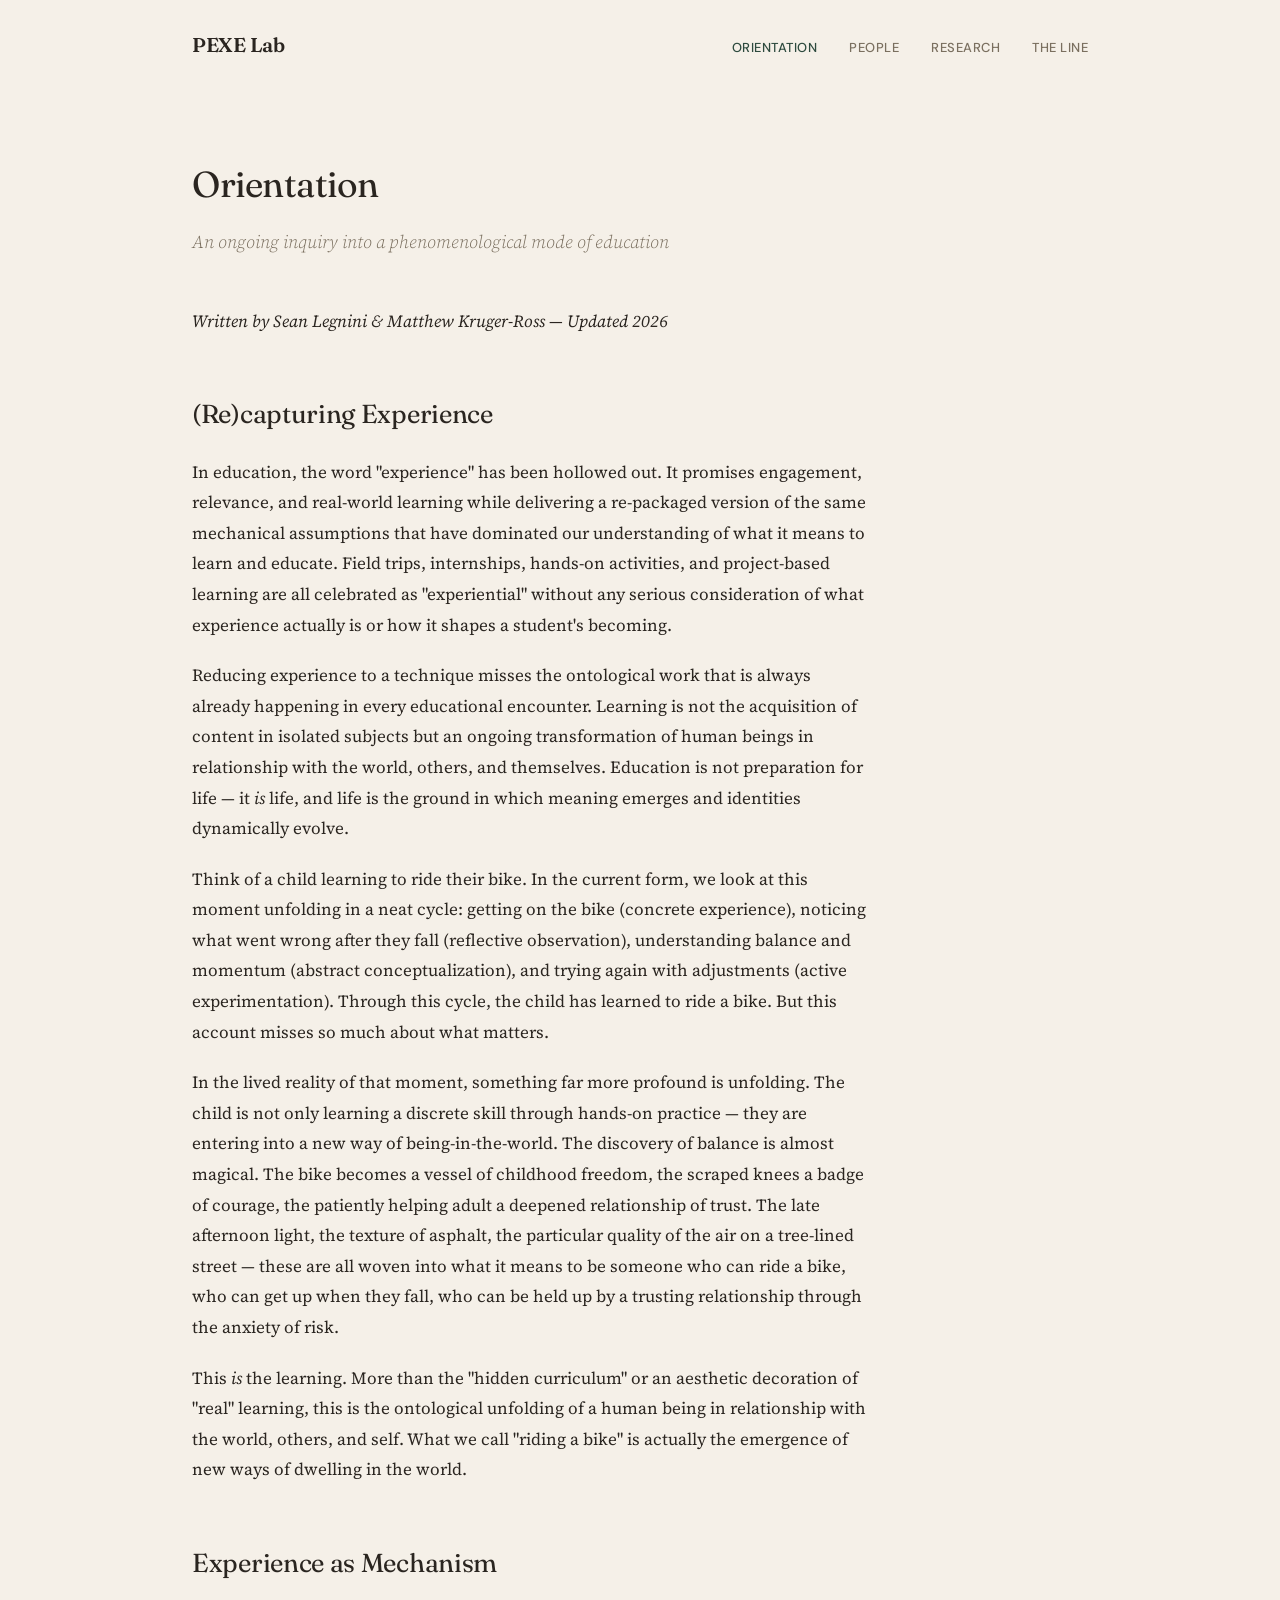
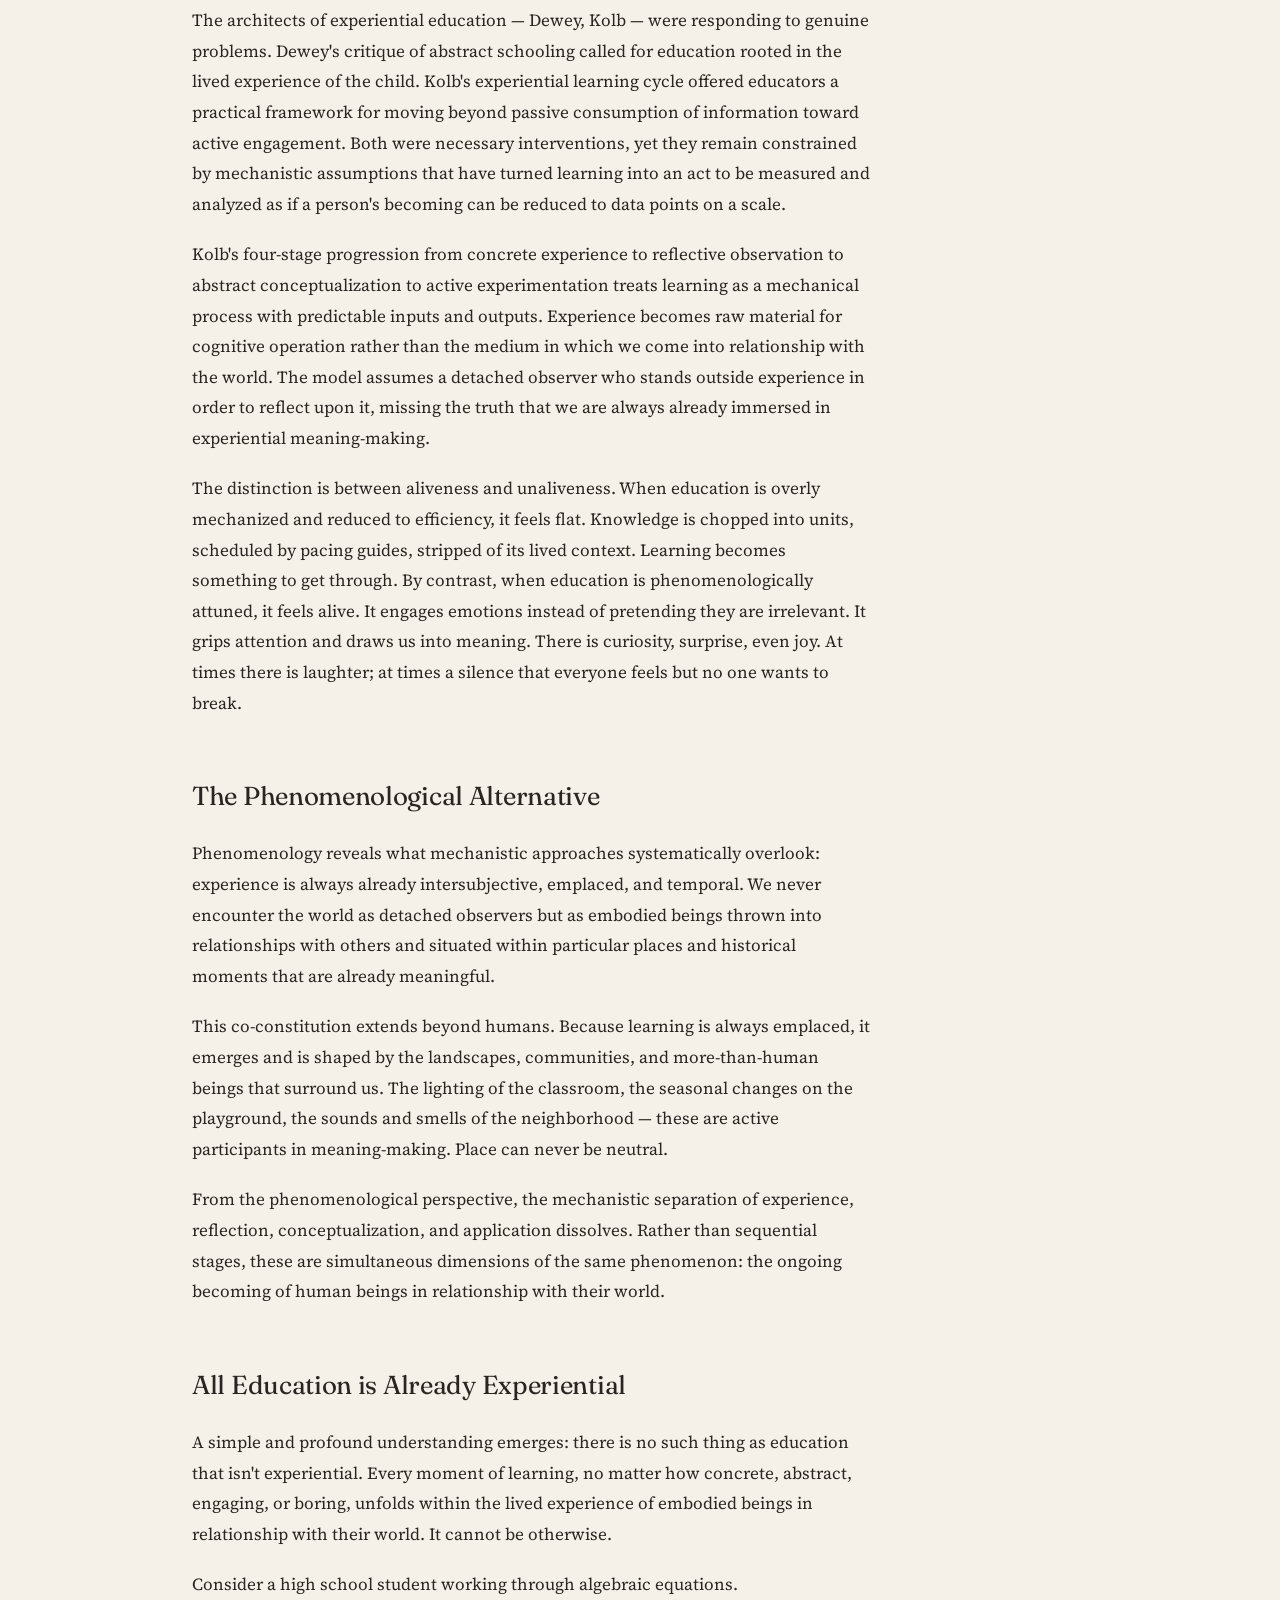
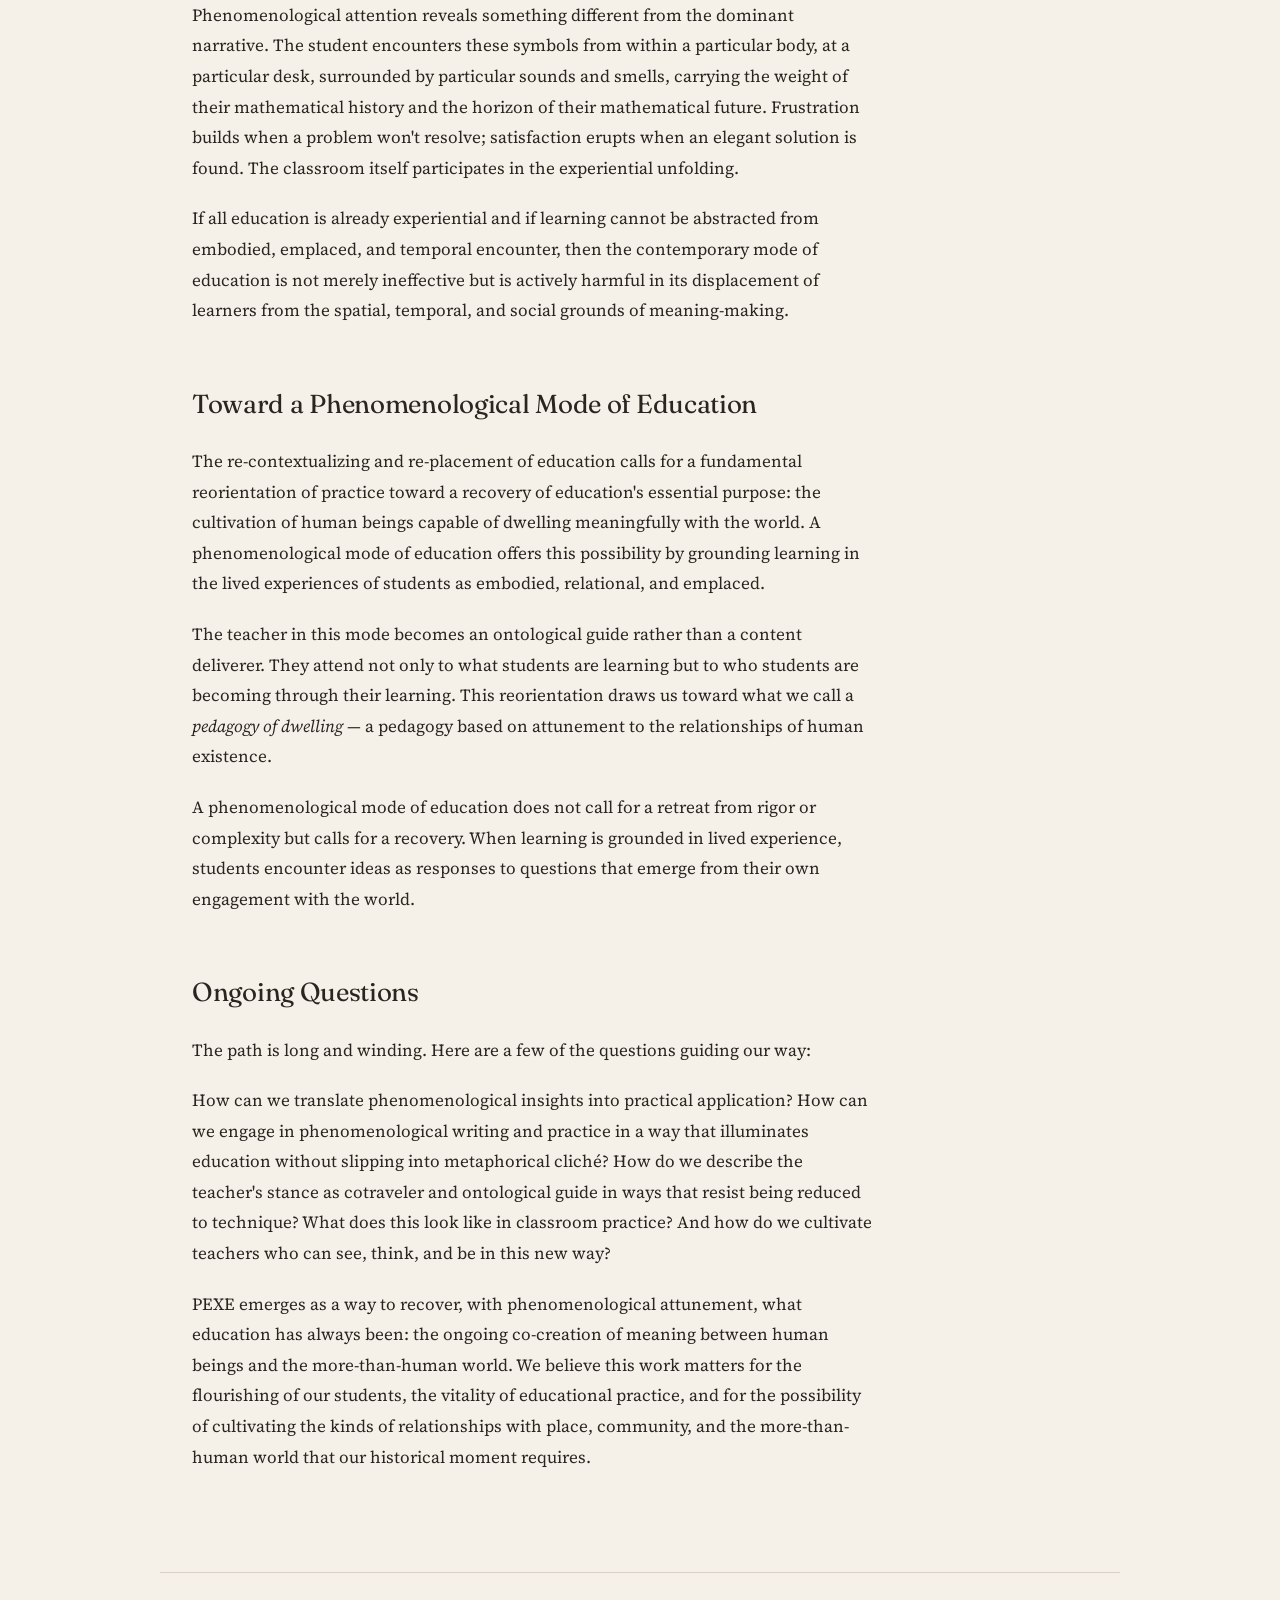
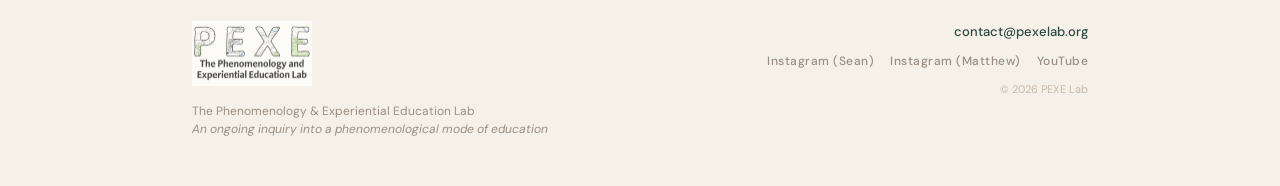
==== orientation.html @ 8263824a "Initial commit — PEXE Lab website Static site with Substack + Apple Podcasts feed aggregation, full-" ====
<!DOCTYPE html>
<html lang="en">
<head>
  <meta charset="UTF-8">
  <meta name="viewport" content="width=device-width, initial-scale=1.0">
  <title>Orientation — PEXE Lab</title>
  <meta name="description" content="An ongoing inquiry into a phenomenological mode of education. The PEXE Lab Orientation Statement.">
  <link rel="stylesheet" href="css/style.css">
</head>
<body>

  <nav class="site-nav">
    <a href="index.html" class="site-nav__title">PEXE Lab</a>
    <input type="checkbox" id="nav-toggle" class="nav-toggle">
    <label for="nav-toggle" class="nav-toggle-label">Menu</label>
    <ul class="site-nav__links">
      <li><a href="orientation.html" class="active">Orientation</a></li>
      <li><a href="people.html">People</a></li>
      <li><a href="research.html">Research</a></li>
      <li><a href="the-line.html">The Line</a></li>
    </ul>
  </nav>

  <div class="page-content">
    <h1 class="page-content__title">Orientation</h1>
    <p class="page-content__subtitle">An ongoing inquiry into a phenomenological mode of education</p>

    <div class="page-content__body">
      <p><em>Written by Sean Legnini &amp; Matthew Kruger-Ross — Updated 2026</em></p>

      <h2>(Re)capturing Experience</h2>

      <p>In education, the word "experience" has been hollowed out. It promises engagement, relevance, and real-world learning while delivering a re-packaged version of the same mechanical assumptions that have dominated our understanding of what it means to learn and educate. Field trips, internships, hands-on activities, and project-based learning are all celebrated as "experiential" without any serious consideration of what experience actually is or how it shapes a student's becoming.</p>

      <p>Reducing experience to a technique misses the ontological work that is always already happening in every educational encounter. Learning is not the acquisition of content in isolated subjects but an ongoing transformation of human beings in relationship with the world, others, and themselves. Education is not preparation for life — it <em>is</em> life, and life is the ground in which meaning emerges and identities dynamically evolve.</p>

      <p>Think of a child learning to ride their bike. In the current form, we look at this moment unfolding in a neat cycle: getting on the bike (concrete experience), noticing what went wrong after they fall (reflective observation), understanding balance and momentum (abstract conceptualization), and trying again with adjustments (active experimentation). Through this cycle, the child has learned to ride a bike. But this account misses so much about what matters.</p>

      <p>In the lived reality of that moment, something far more profound is unfolding. The child is not only learning a discrete skill through hands-on practice — they are entering into a new way of being-in-the-world. The discovery of balance is almost magical. The bike becomes a vessel of childhood freedom, the scraped knees a badge of courage, the patiently helping adult a deepened relationship of trust. The late afternoon light, the texture of asphalt, the particular quality of the air on a tree-lined street — these are all woven into what it means to be someone who can ride a bike, who can get up when they fall, who can be held up by a trusting relationship through the anxiety of risk.</p>

      <p>This <em>is</em> the learning. More than the "hidden curriculum" or an aesthetic decoration of "real" learning, this is the ontological unfolding of a human being in relationship with the world, others, and self. What we call "riding a bike" is actually the emergence of new ways of dwelling in the world.</p>

      <h2>Experience as Mechanism</h2>

      <p>The architects of experiential education — Dewey, Kolb — were responding to genuine problems. Dewey's critique of abstract schooling called for education rooted in the lived experience of the child. Kolb's experiential learning cycle offered educators a practical framework for moving beyond passive consumption of information toward active engagement. Both were necessary interventions, yet they remain constrained by mechanistic assumptions that have turned learning into an act to be measured and analyzed as if a person's becoming can be reduced to data points on a scale.</p>

      <p>Kolb's four-stage progression from concrete experience to reflective observation to abstract conceptualization to active experimentation treats learning as a mechanical process with predictable inputs and outputs. Experience becomes raw material for cognitive operation rather than the medium in which we come into relationship with the world. The model assumes a detached observer who stands outside experience in order to reflect upon it, missing the truth that we are always already immersed in experiential meaning-making.</p>

      <p>The distinction is between aliveness and unaliveness. When education is overly mechanized and reduced to efficiency, it feels flat. Knowledge is chopped into units, scheduled by pacing guides, stripped of its lived context. Learning becomes something to get through. By contrast, when education is phenomenologically attuned, it feels alive. It engages emotions instead of pretending they are irrelevant. It grips attention and draws us into meaning. There is curiosity, surprise, even joy. At times there is laughter; at times a silence that everyone feels but no one wants to break.</p>

      <h2>The Phenomenological Alternative</h2>

      <p>Phenomenology reveals what mechanistic approaches systematically overlook: experience is always already intersubjective, emplaced, and temporal. We never encounter the world as detached observers but as embodied beings thrown into relationships with others and situated within particular places and historical moments that are already meaningful.</p>

      <p>This co-constitution extends beyond humans. Because learning is always emplaced, it emerges and is shaped by the landscapes, communities, and more-than-human beings that surround us. The lighting of the classroom, the seasonal changes on the playground, the sounds and smells of the neighborhood — these are active participants in meaning-making. Place can never be neutral.</p>

      <p>From the phenomenological perspective, the mechanistic separation of experience, reflection, conceptualization, and application dissolves. Rather than sequential stages, these are simultaneous dimensions of the same phenomenon: the ongoing becoming of human beings in relationship with their world.</p>

      <h2>All Education is Already Experiential</h2>

      <p>A simple and profound understanding emerges: there is no such thing as education that isn't experiential. Every moment of learning, no matter how concrete, abstract, engaging, or boring, unfolds within the lived experience of embodied beings in relationship with their world. It cannot be otherwise.</p>

      <p>Consider a high school student working through algebraic equations. Phenomenological attention reveals something different from the dominant narrative. The student encounters these symbols from within a particular body, at a particular desk, surrounded by particular sounds and smells, carrying the weight of their mathematical history and the horizon of their mathematical future. Frustration builds when a problem won't resolve; satisfaction erupts when an elegant solution is found. The classroom itself participates in the experiential unfolding.</p>

      <p>If all education is already experiential and if learning cannot be abstracted from embodied, emplaced, and temporal encounter, then the contemporary mode of education is not merely ineffective but is actively harmful in its displacement of learners from the spatial, temporal, and social grounds of meaning-making.</p>

      <h2>Toward a Phenomenological Mode of Education</h2>

      <p>The re-contextualizing and re-placement of education calls for a fundamental reorientation of practice toward a recovery of education's essential purpose: the cultivation of human beings capable of dwelling meaningfully with the world. A phenomenological mode of education offers this possibility by grounding learning in the lived experiences of students as embodied, relational, and emplaced.</p>

      <p>The teacher in this mode becomes an ontological guide rather than a content deliverer. They attend not only to what students are learning but to who students are becoming through their learning. This reorientation draws us toward what we call a <em>pedagogy of dwelling</em> — a pedagogy based on attunement to the relationships of human existence.</p>

      <p>A phenomenological mode of education does not call for a retreat from rigor or complexity but calls for a recovery. When learning is grounded in lived experience, students encounter ideas as responses to questions that emerge from their own engagement with the world.</p>

      <h2>Ongoing Questions</h2>

      <p>The path is long and winding. Here are a few of the questions guiding our way:</p>

      <p>How can we translate phenomenological insights into practical application? How can we engage in phenomenological writing and practice in a way that illuminates education without slipping into metaphorical cliché? How do we describe the teacher's stance as cotraveler and ontological guide in ways that resist being reduced to technique? What does this look like in classroom practice? And how do we cultivate teachers who can see, think, and be in this new way?</p>

      <p>PEXE emerges as a way to recover, with phenomenological attunement, what education has always been: the ongoing co-creation of meaning between human beings and the more-than-human world. We believe this work matters for the flourishing of our students, the vitality of educational practice, and for the possibility of cultivating the kinds of relationships with place, community, and the more-than-human world that our historical moment requires.</p>
    </div>
  </div>

  <footer class="site-footer">
    <div class="site-footer__left">
      <img src="img/pexe-logo.png" alt="PEXE Lab" class="site-footer__logo">
      <p class="site-footer__brand-sub">
        The Phenomenology &amp; Experiential Education Lab<br>
        <em>An ongoing inquiry into a phenomenological mode of education</em>
      </p>
    </div>
    <div class="site-footer__right">
      <a href="mailto:contact@pexelab.org" class="site-footer__contact">contact@pexelab.org</a>
      <div class="site-footer__social">
        <a href="https://www.instagram.com/seanisdwelling/" target="_blank">Instagram (Sean)</a>
        <a href="https://www.instagram.com/mjkrugerross/" target="_blank">Instagram (Matthew)</a>
        <a href="https://www.youtube.com/@ThePEXELab" target="_blank">YouTube</a>
      </div>
      <p class="site-footer__copy">© 2026 PEXE Lab</p>
    </div>
  </footer>

</body>
</html>
---- css/style.css ----
/* ========================================
   PEXE Lab — Stylesheet
   Earthy, editorial, terrain-inspired
   ======================================== */

/* Fonts */
@import url('https://fonts.googleapis.com/css2?family=Fraunces:ital,opsz,wght@0,9..144,300;0,9..144,400;0,9..144,600;1,9..144,300;1,9..144,400&family=Source+Serif+4:ital,opsz,wght@0,8..60,300;0,8..60,400;0,8..60,600;1,8..60,300;1,8..60,400&family=DM+Sans:wght@400;500;600&display=swap');

/* Palette */
:root {
  --stone: #F5F0E8;
  --linen: #D8D0C4;
  --sand: #C4B9A8;
  --forest: #2D4A3E;
  --umber: #7A6F5F;
  --driftwood: #9A8F82;
  --charcoal: #2A2520;
  --cream: #E8E0D4;
  --max-width: 960px;
  --text-width: 680px;
}

/* Reset */
*, *::before, *::after { box-sizing: border-box; margin: 0; padding: 0; }

body {
  font-family: 'Source Serif 4', Georgia, serif;
  background: var(--stone);
  color: var(--charcoal);
  line-height: 1.7;
  font-size: 17px;
  -webkit-font-smoothing: antialiased;
}

a {
  color: var(--forest);
  text-decoration: none;
  transition: color 0.2s ease;
}
a:hover { color: var(--charcoal); }

img { max-width: 100%; display: block; }

/* ========================================
   Navigation
   ======================================== */
.site-nav {
  max-width: var(--max-width);
  margin: 0 auto;
  padding: 28px 32px;
  display: flex;
  justify-content: space-between;
  align-items: baseline;
}

.site-nav__title {
  font-family: 'Fraunces', serif;
  font-size: 20px;
  font-weight: 600;
  color: var(--charcoal);
  text-decoration: none;
  letter-spacing: -0.3px;
}
.site-nav__title:hover { color: var(--forest); }

.site-nav__links {
  display: flex;
  gap: 32px;
  list-style: none;
}

.site-nav__links a {
  font-family: 'DM Sans', sans-serif;
  font-size: 13px;
  font-weight: 500;
  letter-spacing: 0.5px;
  color: var(--umber);
  text-transform: uppercase;
  text-decoration: none;
  transition: color 0.2s ease;
}
.site-nav__links a:hover { color: var(--forest); }
.site-nav__links a.active { color: var(--forest); }

/* Mobile nav */
.nav-toggle { display: none; }
.nav-toggle-label {
  display: none;
  cursor: pointer;
  font-family: 'DM Sans', sans-serif;
  font-size: 13px;
  font-weight: 500;
  letter-spacing: 0.5px;
  text-transform: uppercase;
  color: var(--umber);
}

@media (max-width: 640px) {
  .site-nav { flex-wrap: wrap; }
  .nav-toggle-label { display: block; }
  .site-nav__links {
    display: none;
    flex-direction: column;
    width: 100%;
    gap: 16px;
    padding-top: 20px;
  }
  .nav-toggle:checked ~ .site-nav__links { display: flex; }
}

/* ========================================
   Section Label (LATEST FROM PEXE, PEOPLE, etc.)
   ======================================== */
.section-label {
  font-family: 'DM Sans', sans-serif;
  font-size: 12px;
  font-weight: 600;
  letter-spacing: 2px;
  text-transform: uppercase;
  color: var(--umber);
  margin-bottom: 40px;
}

/* ========================================
   Homepage — Hero (full-width background)
   ======================================== */
.hero {
  width: 100%;
  position: relative;
}

.hero::before {
  content: '';
  position: absolute;
  inset: 0;
  background: url('../img/hero.jpg') center 40% / cover no-repeat;
  filter: saturate(0.85) brightness(0.95);
  z-index: 0;
}

.hero__inner {
  position: relative;
  z-index: 1;
  max-width: var(--max-width);
  margin: 0 auto;
  padding: 64px 32px 80px;
}

/* ========================================
   Homepage — Stanza
   ======================================== */
.stanza {
  background: var(--stone);
  border-radius: 12px;
  padding: 48px 40px;
}

.stanza__label {
  font-family: 'DM Sans', sans-serif;
  font-size: 12px;
  font-weight: 500;
  letter-spacing: 2.5px;
  text-transform: uppercase;
  color: var(--umber);
  margin-bottom: 28px;
}

.stanza__text {
  font-family: 'Source Serif 4', Georgia, serif;
  font-size: 21px;
  line-height: 1.75;
  color: var(--charcoal);
  font-weight: 300;
  max-width: var(--text-width);
}

.stanza__text em {
  font-style: italic;
  font-weight: 400;
}

/* ========================================
   Divider
   ======================================== */
.divider {
  max-width: var(--max-width);
  margin: 0 auto;
  padding: 0 32px;
}
.divider::after {
  content: '';
  display: block;
  height: 1px;
  background: linear-gradient(to right, var(--sand), transparent);
}

/* ========================================
   Homepage — Feed
   ======================================== */
.feed {
  max-width: var(--max-width);
  margin: 0 auto;
  padding: 64px 32px 80px;
}

.feed-item {
  display: block;
  text-decoration: none;
  color: inherit;
  padding: 24px 0;
  border-bottom: 1px solid var(--linen);
  transition: transform 0.2s ease;
}
.feed-item:hover { transform: translateX(8px); }
.feed-item:first-of-type { border-top: 1px solid var(--linen); }

.feed-item__meta {
  display: flex;
  align-items: baseline;
  gap: 12px;
  margin-bottom: 6px;
  flex-wrap: wrap;
}

.feed-item__badge {
  display: inline-block;
  font-family: 'DM Sans', sans-serif;
  font-size: 10px;
  letter-spacing: 1.5px;
  font-weight: 500;
  padding: 3px 8px;
  border-radius: 2px;
  color: var(--cream);
}
.feed-item__badge--podcast { background: var(--forest); }
.feed-item__badge--essay { background: var(--umber); }
.feed-item__badge--roundup { background: var(--driftwood); }

.feed-item__source {
  font-family: 'DM Sans', sans-serif;
  font-size: 12px;
  color: var(--driftwood);
}

.feed-item__date {
  font-family: 'DM Sans', sans-serif;
  font-size: 12px;
  color: var(--driftwood);
  margin-left: auto;
}

.feed-item__title {
  font-family: 'Source Serif 4', Georgia, serif;
  font-size: 18px;
  font-weight: 400;
  color: var(--charcoal);
  line-height: 1.4;
  transition: color 0.2s ease;
}
.feed-item:hover .feed-item__title { color: var(--forest); }

.feed-loading {
  font-family: 'DM Sans', sans-serif;
  font-size: 13px;
  color: var(--driftwood);
  padding: 24px 0;
}

/* ========================================
   Homepage — People (compact)
   ======================================== */
.people-grid {
  max-width: var(--max-width);
  margin: 0 auto;
  padding: 64px 32px 80px;
  display: grid;
  grid-template-columns: 1fr 1fr;
  gap: 48px;
}

@media (max-width: 640px) {
  .people-grid { grid-template-columns: 1fr; }
}

.people-grid__header {
  grid-column: 1 / -1;
}

.person-card__name {
  font-family: 'Fraunces', serif;
  font-size: 22px;
  font-weight: 400;
  margin-bottom: 4px;
}

.person-card__role {
  font-family: 'DM Sans', sans-serif;
  font-size: 13px;
  color: var(--umber);
  margin-bottom: 16px;
  line-height: 1.4;
}

.person-card__bio {
  font-size: 16px;
  line-height: 1.65;
  color: #4a4440;
  font-weight: 300;
  margin-bottom: 16px;
}

.person-card__links {
  display: flex;
  gap: 16px;
  flex-wrap: wrap;
}

.person-card__link {
  font-family: 'DM Sans', sans-serif;
  font-size: 12px;
  color: var(--forest);
  font-weight: 500;
  letter-spacing: 0.5px;
  border-bottom: 1px solid var(--forest);
  padding-bottom: 1px;
}
.person-card__link:hover { color: var(--charcoal); border-color: var(--charcoal); }

/* ========================================
   Footer
   ======================================== */
.site-footer {
  max-width: var(--max-width);
  margin: 0 auto;
  padding: 48px 32px;
  border-top: 1px solid var(--linen);
  display: flex;
  justify-content: space-between;
  align-items: flex-start;
  flex-wrap: wrap;
  gap: 24px;
}

.site-footer__logo {
  width: 120px;
  margin-bottom: 16px;
  opacity: 0.7;
}

.site-footer__brand-name {
  font-family: 'Fraunces', serif;
  font-size: 16px;
  font-weight: 400;
  margin-bottom: 8px;
}

.site-footer__brand-sub {
  font-family: 'DM Sans', sans-serif;
  font-size: 12px;
  color: var(--driftwood);
  line-height: 1.5;
}

.site-footer__right {
  text-align: right;
  display: flex;
  flex-direction: column;
  align-items: flex-end;
  gap: 8px;
}

.site-footer__contact {
  font-family: 'DM Sans', sans-serif;
  font-size: 13px;
  color: var(--forest);
  font-weight: 500;
}

.site-footer__social {
  display: flex;
  gap: 16px;
}

.site-footer__social a {
  font-family: 'DM Sans', sans-serif;
  font-size: 12px;
  color: var(--driftwood);
  font-weight: 500;
  letter-spacing: 0.5px;
}
.site-footer__social a:hover { color: var(--forest); }

.site-footer__copy {
  font-family: 'DM Sans', sans-serif;
  font-size: 11px;
  color: var(--sand);
}

/* ========================================
   Page Content (Orientation, People full, Research, The Line)
   ======================================== */
.page-content {
  max-width: var(--max-width);
  margin: 0 auto;
  padding: 64px 32px 80px;
}

.page-content__title {
  font-family: 'Fraunces', serif;
  font-size: 36px;
  font-weight: 400;
  margin-bottom: 12px;
  letter-spacing: -0.5px;
}

.page-content__subtitle {
  font-family: 'Source Serif 4', Georgia, serif;
  font-size: 18px;
  font-weight: 300;
  font-style: italic;
  color: var(--umber);
  margin-bottom: 48px;
}

.page-content__body {
  max-width: var(--text-width);
}

.page-content__body h2 {
  font-family: 'Fraunces', serif;
  font-size: 26px;
  font-weight: 400;
  margin-top: 56px;
  margin-bottom: 20px;
  letter-spacing: -0.3px;
}

.page-content__body h3 {
  font-family: 'Fraunces', serif;
  font-size: 20px;
  font-weight: 400;
  margin-top: 40px;
  margin-bottom: 16px;
}

.page-content__body p {
  margin-bottom: 20px;
  line-height: 1.8;
}

.page-content__body em { font-style: italic; }
.page-content__body strong { font-weight: 600; }

/* ========================================
   People page — full bios
   ======================================== */
.person-full {
  display: grid;
  grid-template-columns: 200px 1fr;
  gap: 40px;
  margin-bottom: 64px;
  max-width: var(--text-width);
}

@media (max-width: 640px) {
  .person-full {
    grid-template-columns: 1fr;
    gap: 24px;
  }
}

.person-full__photo {
  width: 200px;
  height: 240px;
  object-fit: cover;
  border-radius: 4px;
  filter: grayscale(15%);
}

.person-full__name {
  font-family: 'Fraunces', serif;
  font-size: 28px;
  font-weight: 400;
  margin-bottom: 4px;
}

.person-full__role {
  font-family: 'DM Sans', sans-serif;
  font-size: 14px;
  color: var(--umber);
  margin-bottom: 20px;
}

.person-full__bio p {
  font-size: 16px;
  line-height: 1.75;
  margin-bottom: 16px;
  color: #4a4440;
}

.person-full__links {
  display: flex;
  gap: 16px;
  flex-wrap: wrap;
  margin-top: 20px;
}

/* ========================================
   Research page
   ======================================== */
.research-section { margin-bottom: 56px; }

.research-item {
  padding: 16px 0;
  border-bottom: 1px solid var(--linen);
}
.research-item:first-child { border-top: 1px solid var(--linen); }

.research-item__title {
  font-family: 'Source Serif 4', Georgia, serif;
  font-size: 17px;
  font-weight: 400;
  margin-bottom: 6px;
}

.research-item__description {
  font-size: 15px;
  color: var(--umber);
  line-height: 1.6;
}

.research-item__status {
  font-family: 'DM Sans', sans-serif;
  font-size: 11px;
  font-weight: 500;
  letter-spacing: 1px;
  text-transform: uppercase;
  color: var(--forest);
  margin-top: 6px;
  display: inline-block;
}

.publication-item {
  padding: 12px 0;
  font-size: 16px;
  line-height: 1.7;
  border-bottom: 1px solid var(--linen);
}
.publication-item:first-child { border-top: 1px solid var(--linen); }

.conference-item {
  padding: 12px 0;
  border-bottom: 1px solid var(--linen);
}
.conference-item:first-child { border-top: 1px solid var(--linen); }

.conference-item__event {
  font-family: 'DM Sans', sans-serif;
  font-size: 12px;
  font-weight: 600;
  color: var(--umber);
  letter-spacing: 0.5px;
  text-transform: uppercase;
}

.conference-item__title {
  font-size: 16px;
  line-height: 1.5;
  margin-top: 4px;
}

/* ========================================
   The Line page
   ======================================== */
.podcast-hero {
  max-width: var(--text-width);
}

.podcast-hero__description {
  font-size: 18px;
  line-height: 1.75;
  font-weight: 300;
  margin-bottom: 32px;
}

.podcast-links {
  display: flex;
  gap: 20px;
  flex-wrap: wrap;
  margin-bottom: 56px;
}

.podcast-link {
  font-family: 'DM Sans', sans-serif;
  font-size: 13px;
  font-weight: 500;
  letter-spacing: 0.5px;
  color: var(--stone);
  background: var(--forest);
  padding: 10px 20px;
  border-radius: 3px;
  transition: background 0.2s ease;
}
.podcast-link:hover { background: var(--charcoal); color: var(--stone); }

.episode-list { margin-top: 20px; }

.episode-item {
  padding: 20px 0;
  border-bottom: 1px solid var(--linen);
}
.episode-item:first-child { border-top: 1px solid var(--linen); }

.episode-item__number {
  font-family: 'DM Sans', sans-serif;
  font-size: 11px;
  font-weight: 600;
  color: var(--driftwood);
  letter-spacing: 1px;
  text-transform: uppercase;
  margin-bottom: 4px;
}

.episode-item__title {
  font-family: 'Source Serif 4', Georgia, serif;
  font-size: 18px;
  font-weight: 400;
  color: var(--charcoal);
  transition: color 0.2s ease;
}
.episode-item__title:hover { color: var(--forest); }

.episode-item__date {
  font-family: 'DM Sans', sans-serif;
  font-size: 12px;
  color: var(--driftwood);
  margin-top: 4px;
}
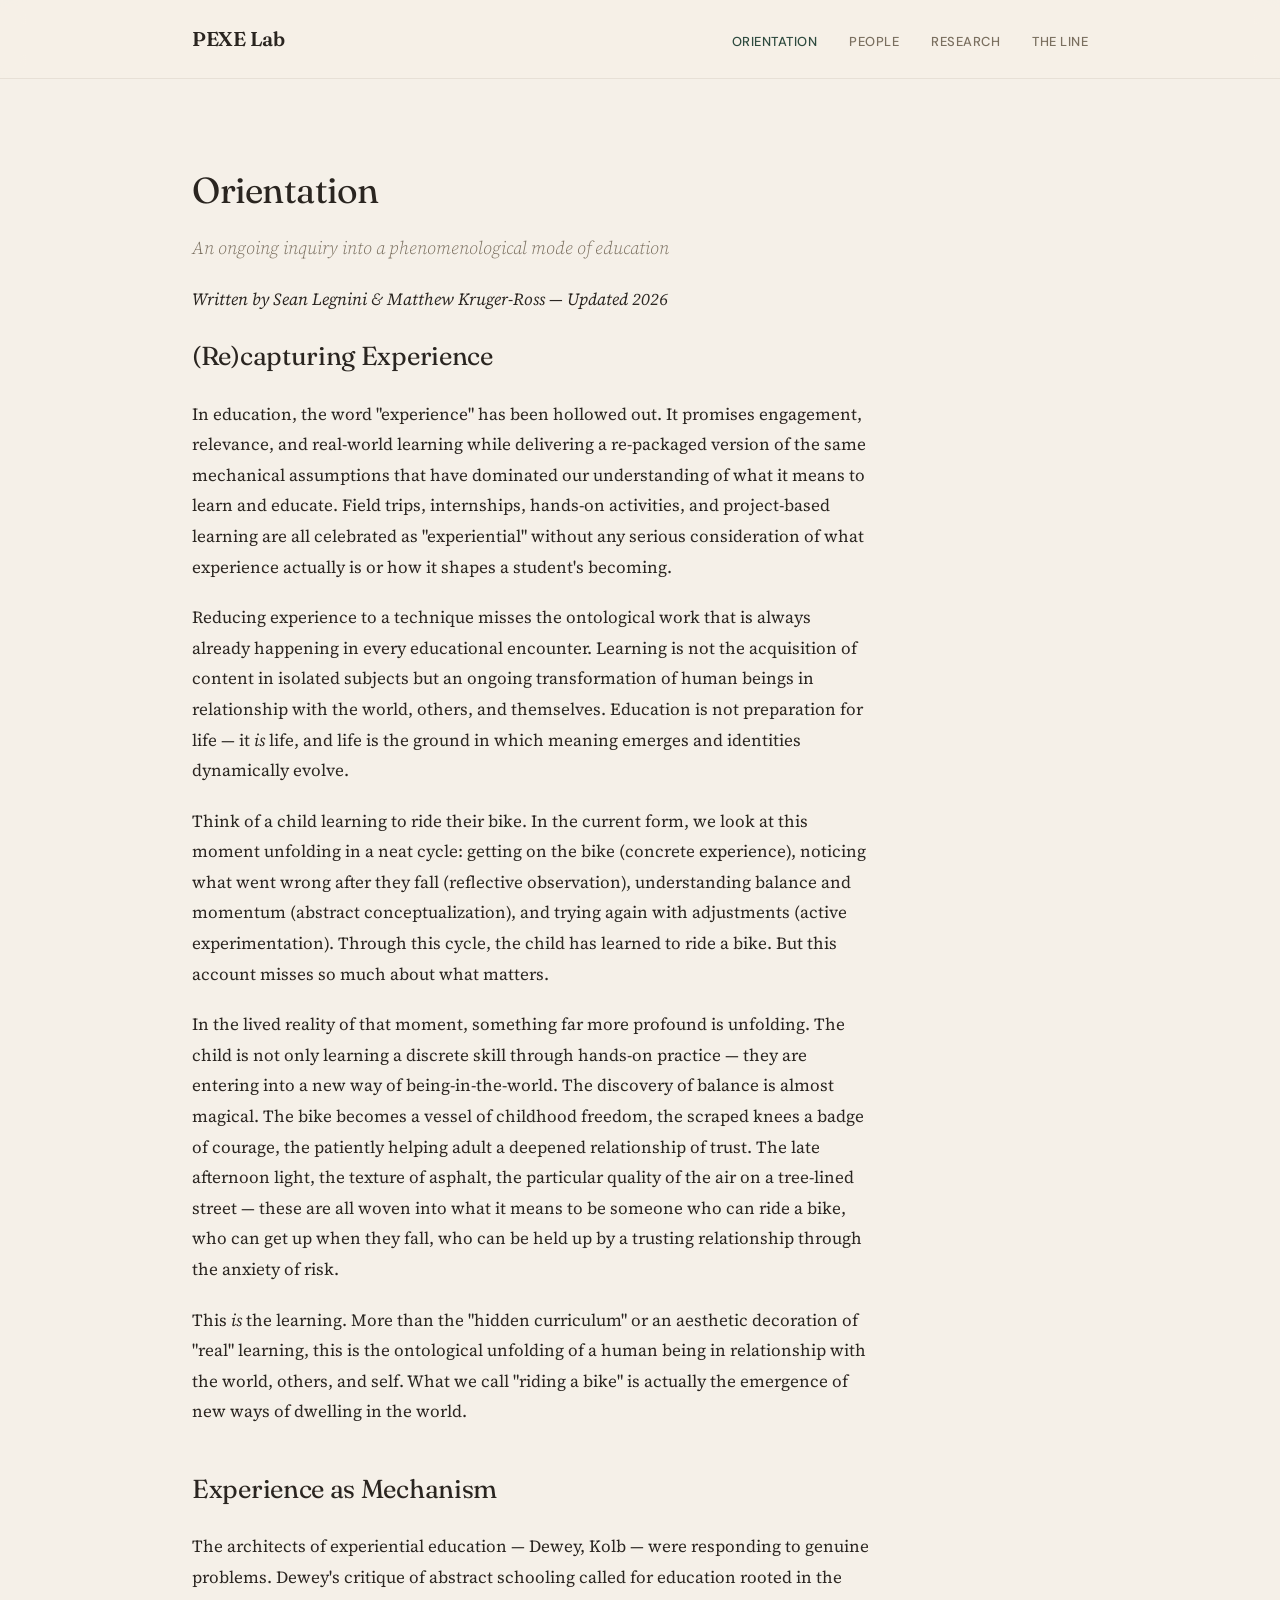
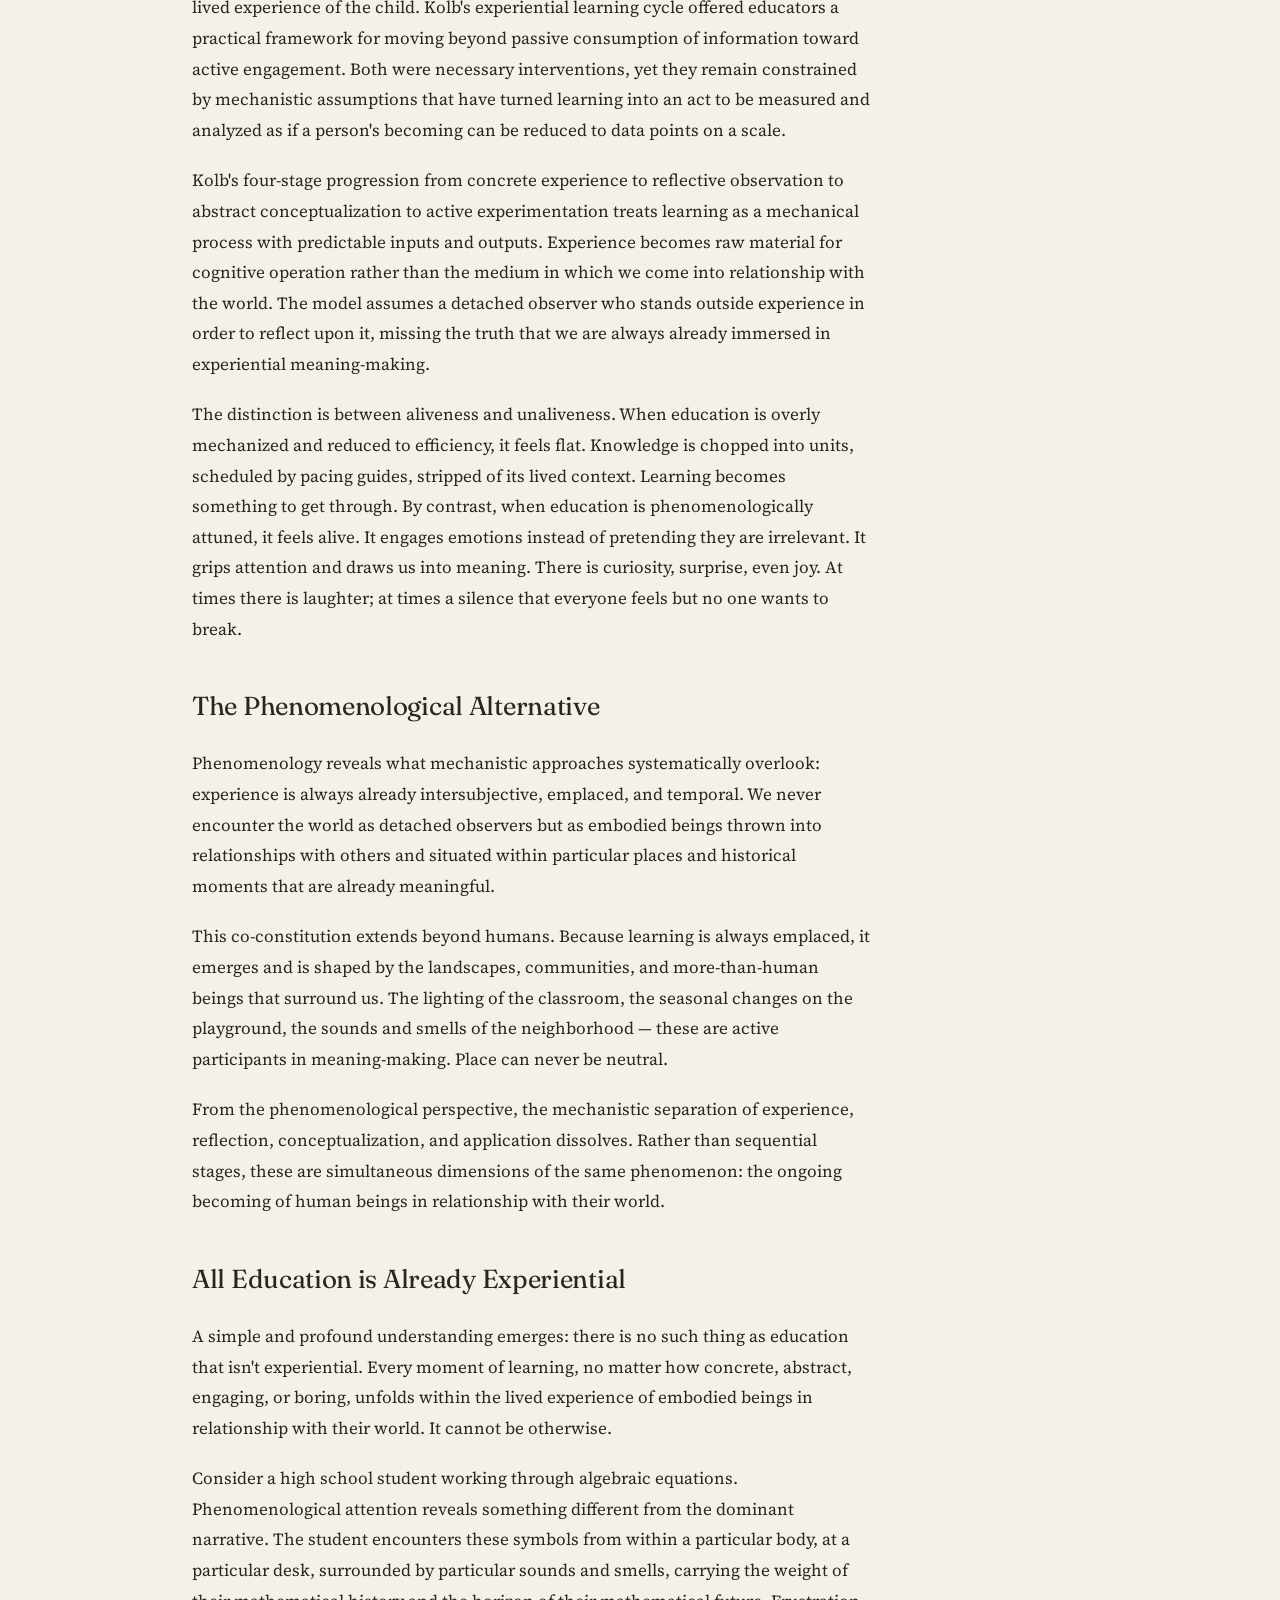
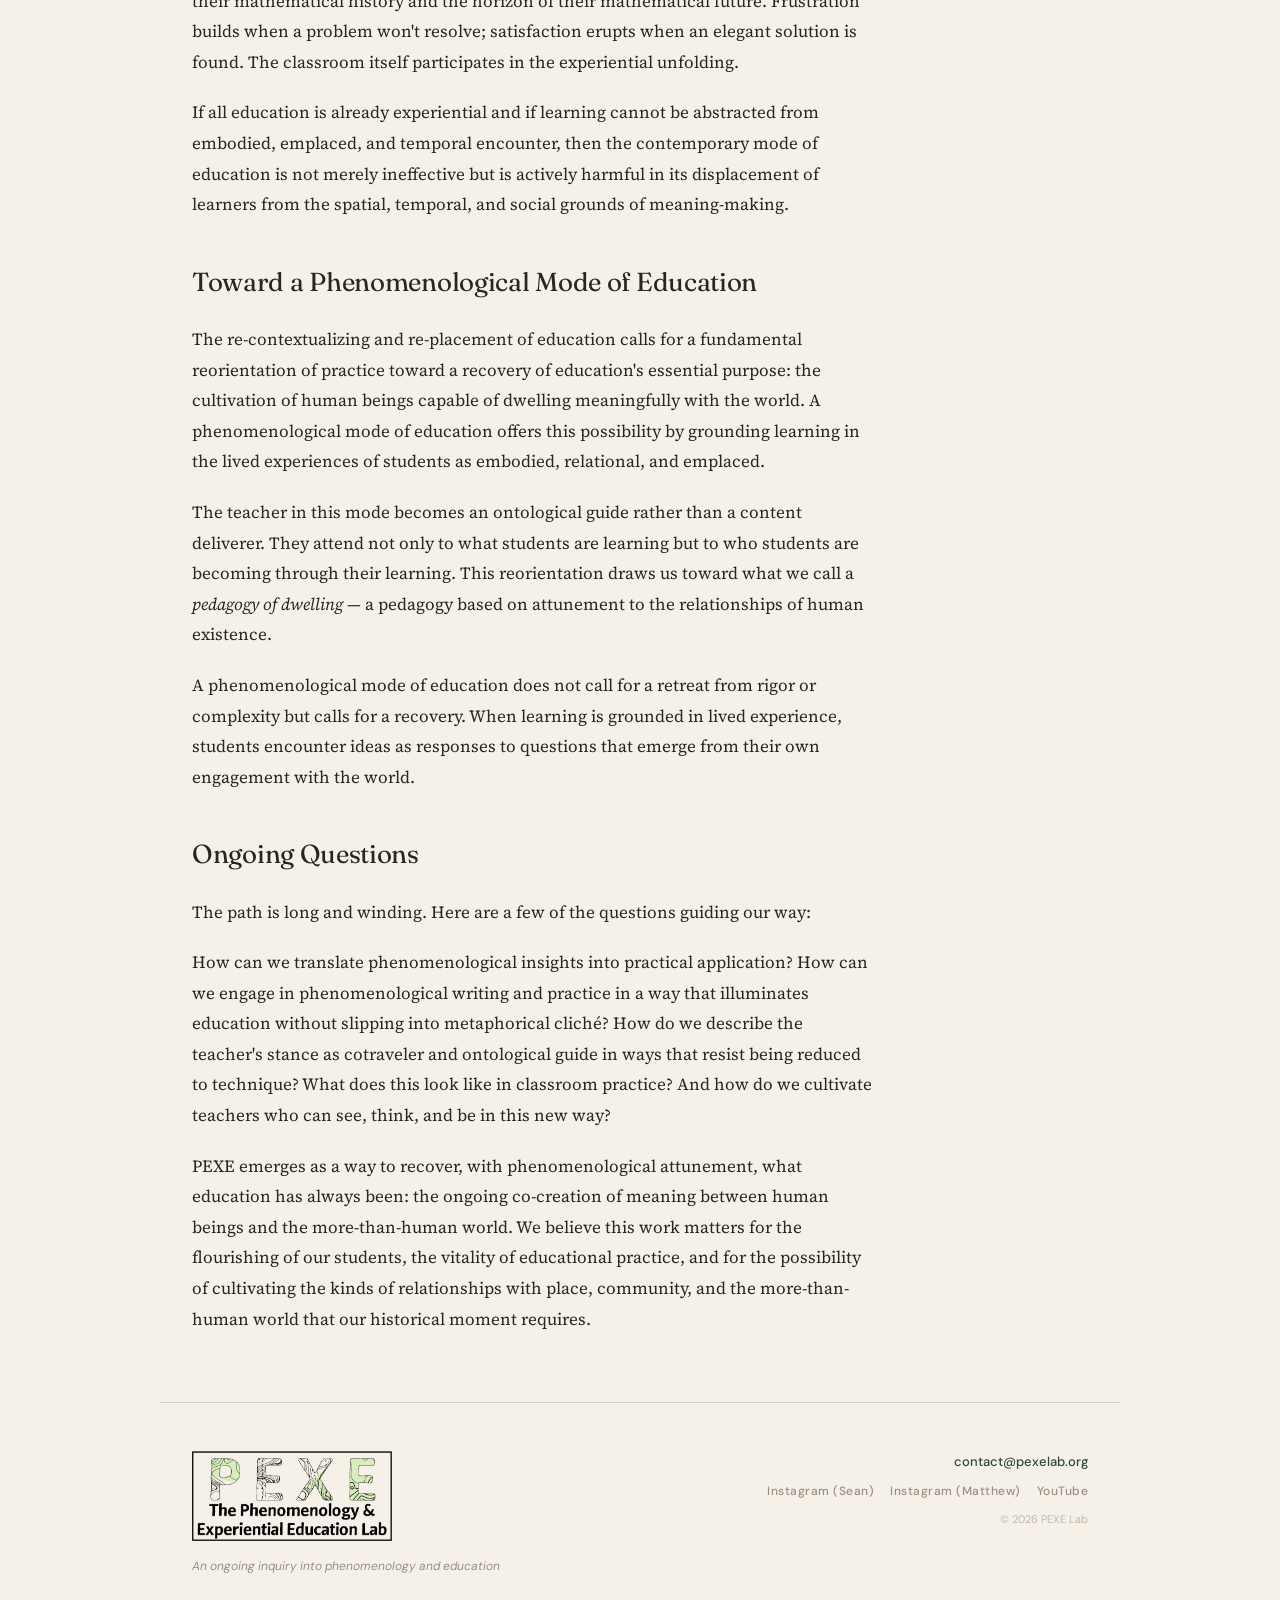
==== commit 6e38403d: "Design pass — translucent nav, framed feed, logo swap, copy + spacing updates - Nav: absolute overla" ====
--- a/orientation.html
+++ b/orientation.html
@@ -84,10 +84,9 @@
 
   <footer class="site-footer">
     <div class="site-footer__left">
-      <img src="img/pexe-logo.png" alt="PEXE Lab" class="site-footer__logo">
+      <img src="img/pexe-logo.png?v=2" alt="PEXE Lab" class="site-footer__logo">
       <p class="site-footer__brand-sub">
-        The Phenomenology &amp; Experiential Education Lab<br>
-        <em>An ongoing inquiry into a phenomenological mode of education</em>
+        <em>An ongoing inquiry into phenomenology and education</em>
       </p>
     </div>
     <div class="site-footer__right">
--- a/css/style.css
+++ b/css/style.css
@@ -45,12 +45,19 @@
    Navigation
    ======================================== */
 .site-nav {
-  max-width: var(--max-width);
-  margin: 0 auto;
-  padding: 28px 32px;
+  position: absolute;
+  top: 0;
+  left: 0;
+  right: 0;
+  z-index: 10;
+  padding: 22px max(32px, calc((100vw - var(--max-width)) / 2 + 32px));
   display: flex;
   justify-content: space-between;
   align-items: baseline;
+  background: rgba(245, 240, 232, 0.72);
+  backdrop-filter: saturate(140%) blur(12px);
+  -webkit-backdrop-filter: saturate(140%) blur(12px);
+  border-bottom: 1px solid rgba(216, 208, 196, 0.5);
 }
 
 .site-nav__title {
@@ -143,7 +150,7 @@
   z-index: 1;
   max-width: var(--max-width);
   margin: 0 auto;
-  padding: 64px 32px 80px;
+  padding: 160px 32px 80px;
 }
 
 /* ========================================
@@ -200,7 +207,13 @@
 .feed {
   max-width: var(--max-width);
   margin: 0 auto;
-  padding: 64px 32px 80px;
+  padding: 24px 32px 32px;
+}
+
+.feed__frame {
+  background: var(--cream);
+  border-radius: 12px;
+  padding: 44px 40px 40px;
 }
 
 .feed-item {
@@ -272,10 +285,14 @@
 .people-grid {
   max-width: var(--max-width);
   margin: 0 auto;
-  padding: 64px 32px 80px;
+  padding: 32px 32px 64px;
   display: grid;
   grid-template-columns: 1fr 1fr;
-  gap: 48px;
+  gap: 28px 48px;
+}
+
+.people-grid__header .section-label {
+  margin-bottom: 0;
 }
 
 @media (max-width: 640px) {
@@ -342,9 +359,8 @@
 }
 
 .site-footer__logo {
-  width: 120px;
+  width: 200px;
   margin-bottom: 16px;
-  opacity: 0.7;
 }
 
 .site-footer__brand-name {
@@ -402,7 +418,7 @@
 .page-content {
   max-width: var(--max-width);
   margin: 0 auto;
-  padding: 64px 32px 80px;
+  padding: 160px 32px 48px;
 }
 
 .page-content__title {
@@ -411,6 +427,10 @@
   font-weight: 400;
   margin-bottom: 12px;
   letter-spacing: -0.5px;
+}
+
+.page-content__title + .person-full {
+  margin-top: 24px;
 }
 
 .page-content__subtitle {
@@ -419,7 +439,7 @@
   font-weight: 300;
   font-style: italic;
   color: var(--umber);
-  margin-bottom: 48px;
+  margin-bottom: 20px;
 }
 
 .page-content__body {
@@ -430,9 +450,14 @@
   font-family: 'Fraunces', serif;
   font-size: 26px;
   font-weight: 400;
-  margin-top: 56px;
+  margin-top: 40px;
   margin-bottom: 20px;
   letter-spacing: -0.3px;
+}
+
+.page-content__body > h2:first-child,
+.page-content__body > p:first-child + h2 {
+  margin-top: 8px;
 }
 
 .page-content__body h3 {
@@ -458,8 +483,12 @@
   display: grid;
   grid-template-columns: 200px 1fr;
   gap: 40px;
-  margin-bottom: 64px;
+  margin-bottom: 48px;
   max-width: var(--text-width);
+}
+
+.person-full:last-of-type {
+  margin-bottom: 0;
 }
 
 @media (max-width: 640px) {
@@ -636,3 +665,21 @@
   color: var(--driftwood);
   margin-top: 4px;
 }
+
+.episode-item__description {
+  font-family: 'Source Serif 4', Georgia, serif;
+  font-size: 15px;
+  line-height: 1.6;
+  color: var(--umber);
+  margin-top: 10px;
+  max-width: var(--text-width);
+  display: -webkit-box;
+  -webkit-line-clamp: 4;
+  line-clamp: 4;
+  -webkit-box-orient: vertical;
+  overflow: hidden;
+}
+
+.podcast-links {
+  margin-bottom: 40px;
+}
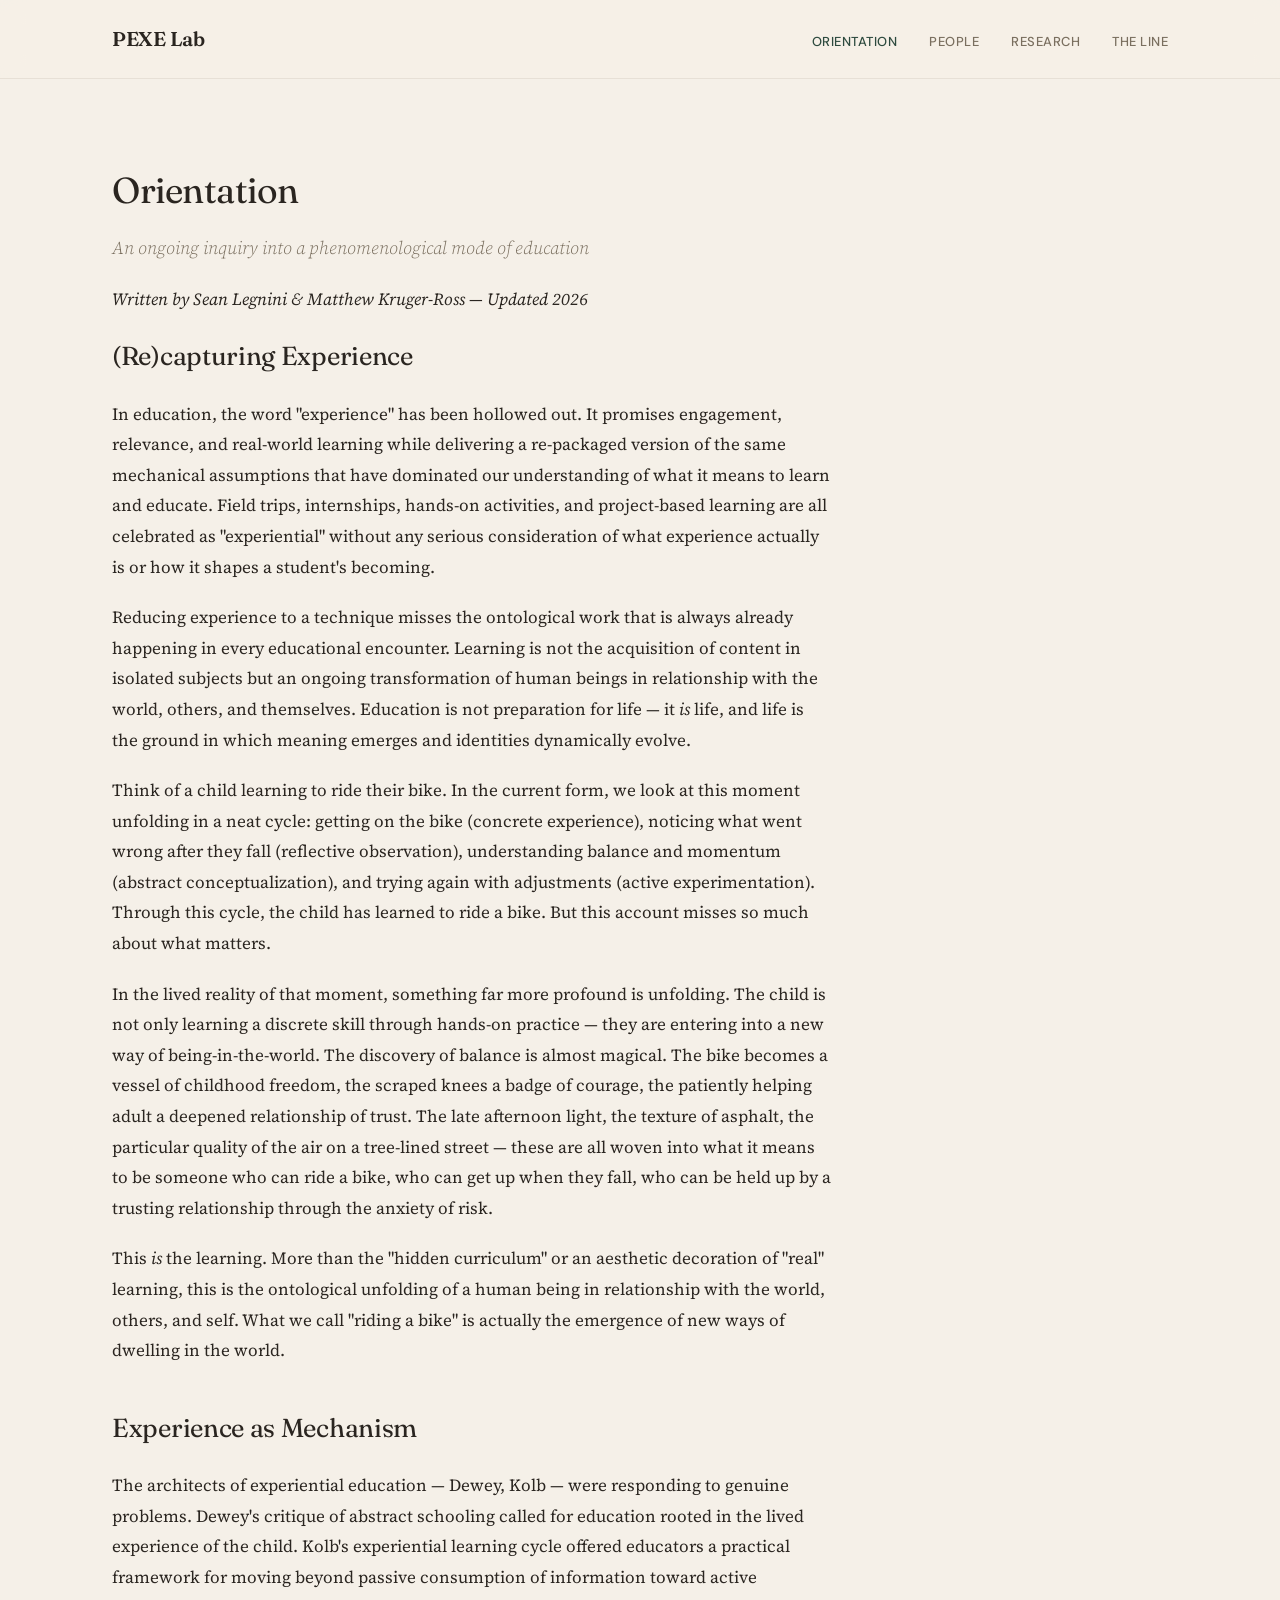
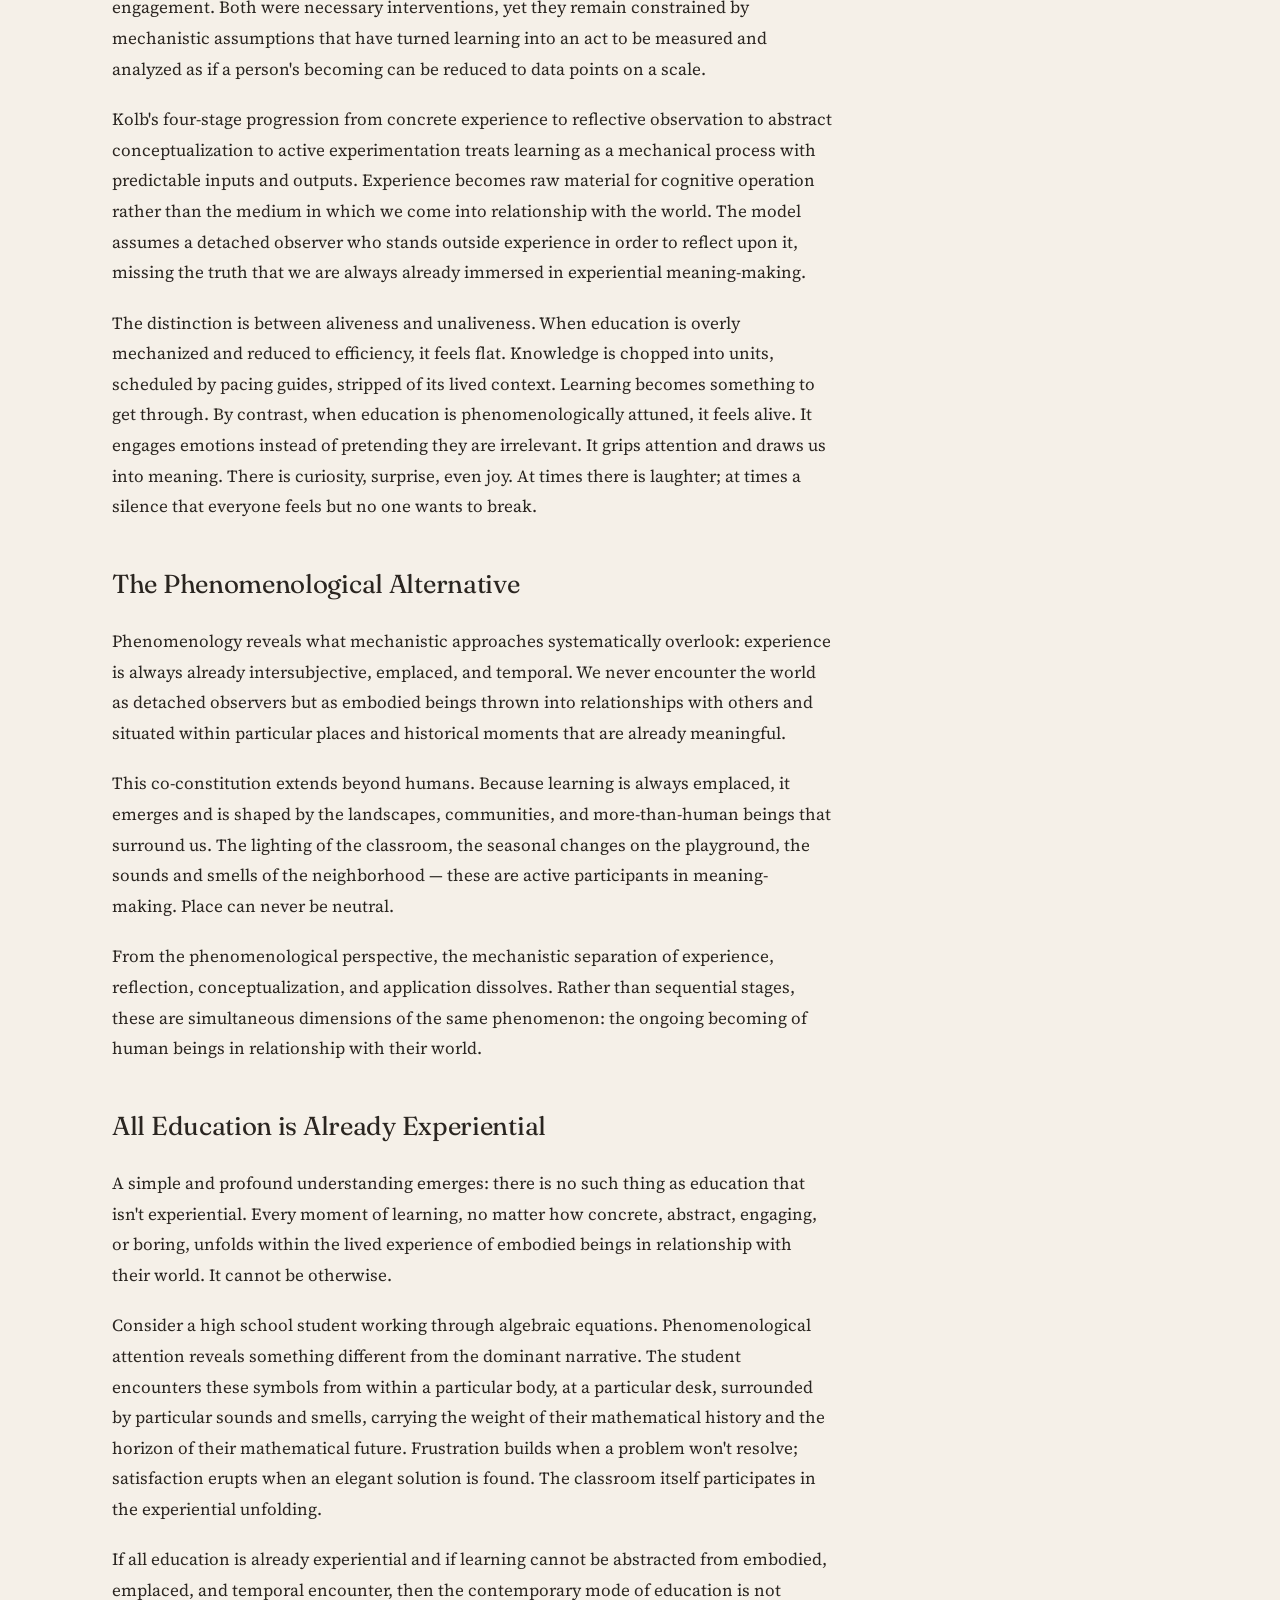
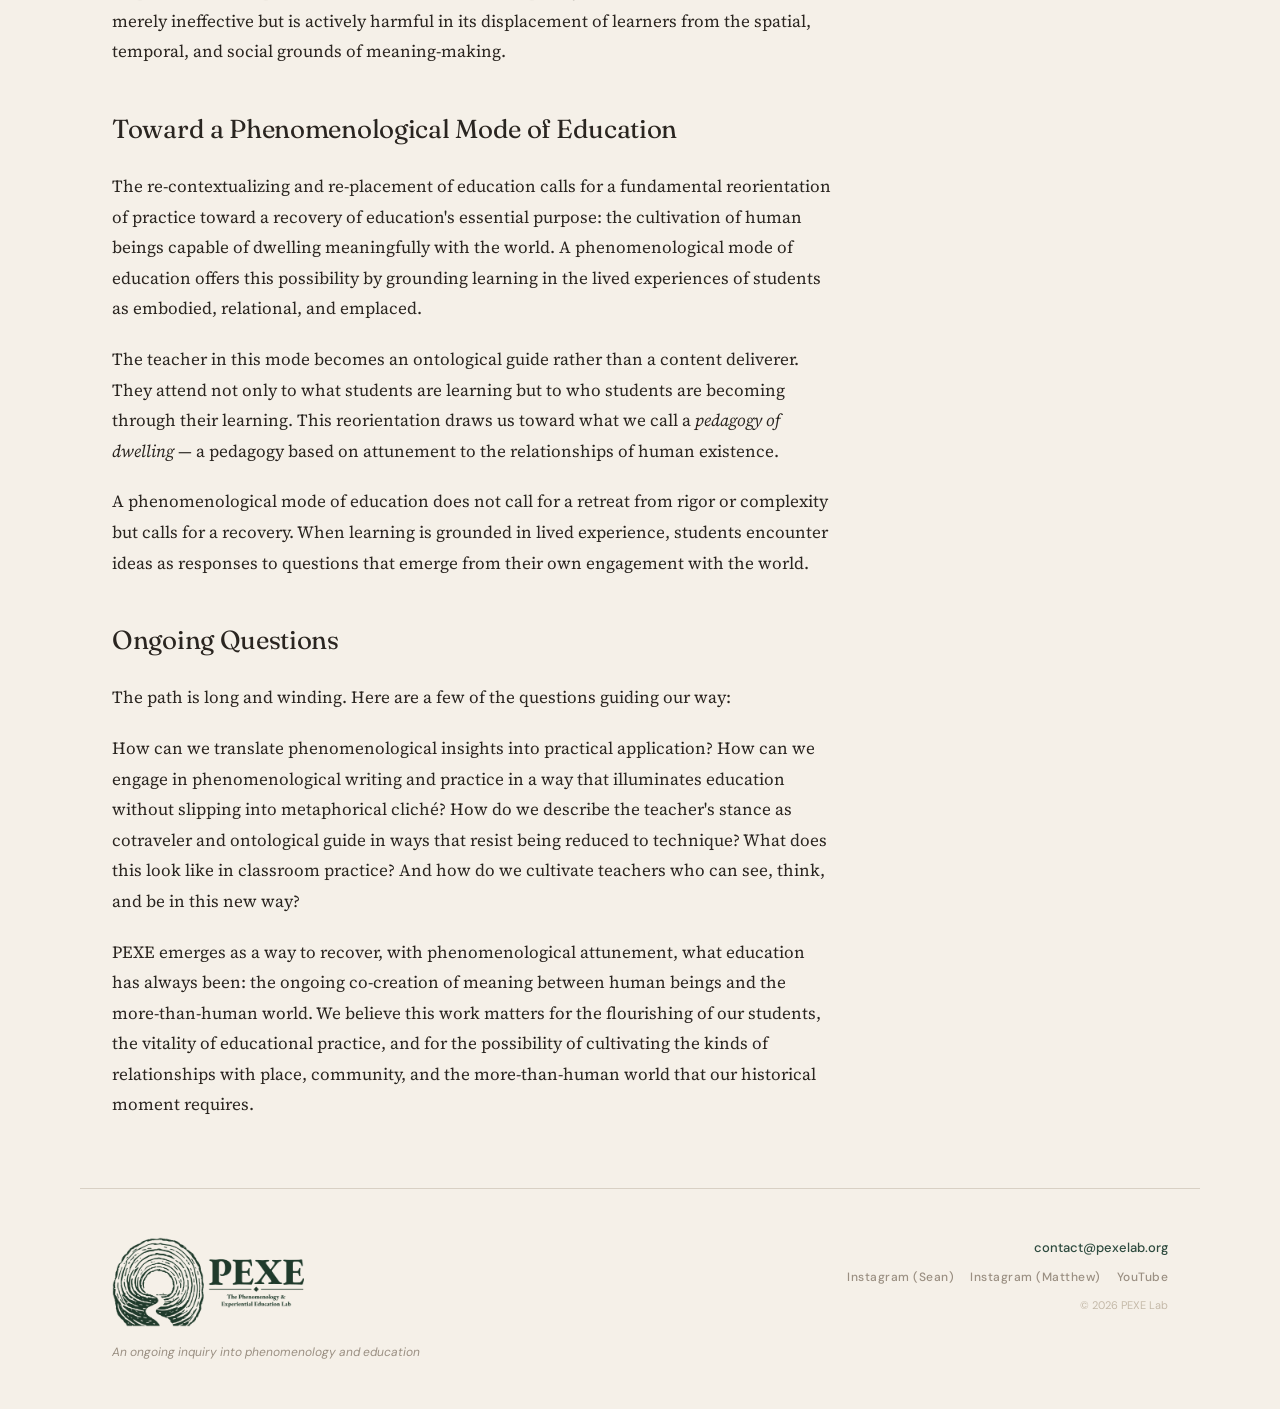
==== commit 543da4a7: "Turn feed into image-card carousel, dedupe cross-posts, add favicon - Latest from PEXE now renders a" ====
--- a/orientation.html
+++ b/orientation.html
@@ -5,6 +5,7 @@
   <meta name="viewport" content="width=device-width, initial-scale=1.0">
   <title>Orientation — PEXE Lab</title>
   <meta name="description" content="An ongoing inquiry into a phenomenological mode of education. The PEXE Lab Orientation Statement.">
+  <link rel="icon" type="image/png" href="img/Favicon.png">
   <link rel="stylesheet" href="css/style.css">
 </head>
 <body>
--- a/css/style.css
+++ b/css/style.css
@@ -16,8 +16,8 @@
   --driftwood: #9A8F82;
   --charcoal: #2A2520;
   --cream: #E8E0D4;
-  --max-width: 960px;
-  --text-width: 680px;
+  --max-width: 1120px;
+  --text-width: 720px;
 }
 
 /* Reset */
@@ -45,7 +45,7 @@
    Navigation
    ======================================== */
 .site-nav {
-  position: absolute;
+  position: fixed;
   top: 0;
   left: 0;
   right: 0;
@@ -150,7 +150,11 @@
   z-index: 1;
   max-width: var(--max-width);
   margin: 0 auto;
-  padding: 160px 32px 80px;
+  padding: 160px 32px 64px;
+  min-height: 70vh;
+  display: flex;
+  flex-direction: column;
+  justify-content: flex-end;
 }
 
 /* ========================================
@@ -178,7 +182,6 @@
   line-height: 1.75;
   color: var(--charcoal);
   font-weight: 300;
-  max-width: var(--text-width);
 }
 
 .stanza__text em {
@@ -216,26 +219,109 @@
   padding: 44px 40px 40px;
 }
 
-.feed-item {
-  display: block;
+.feed__header {
+  display: flex;
+  justify-content: space-between;
+  align-items: center;
+  margin-bottom: 32px;
+}
+.feed__header .section-label { margin-bottom: 0; }
+
+.feed__nav { display: flex; gap: 8px; }
+.feed__nav button {
+  width: 34px;
+  height: 34px;
+  border-radius: 50%;
+  border: 1px solid var(--sand);
+  background: transparent;
+  color: var(--forest);
+  font-size: 15px;
+  line-height: 1;
+  cursor: pointer;
+  transition: background 0.2s ease, color 0.2s ease, border-color 0.2s ease, opacity 0.2s ease;
+}
+.feed__nav button:hover:not(:disabled) {
+  background: var(--forest);
+  border-color: var(--forest);
+  color: var(--cream);
+}
+.feed__nav button:disabled { opacity: 0.35; cursor: default; }
+
+.feed-carousel__track {
+  display: flex;
+  gap: 18px;
+  overflow-x: auto;
+  scroll-snap-type: x proximity;
+  padding-bottom: 6px;
+  scrollbar-width: none;
+}
+.feed-carousel__track::-webkit-scrollbar { display: none; }
+
+.feed-card {
+  flex: 0 0 300px;
+  scroll-snap-align: start;
+  display: flex;
+  flex-direction: column;
+  background: var(--stone);
+  border: 1px solid var(--linen);
+  border-radius: 10px;
+  overflow: hidden;
   text-decoration: none;
   color: inherit;
-  padding: 24px 0;
-  border-bottom: 1px solid var(--linen);
-  transition: transform 0.2s ease;
-}
-.feed-item:hover { transform: translateX(8px); }
-.feed-item:first-of-type { border-top: 1px solid var(--linen); }
-
-.feed-item__meta {
+  transition: transform 0.25s ease, box-shadow 0.25s ease;
+}
+.feed-card:hover {
+  transform: translateY(-4px);
+  box-shadow: 0 10px 24px rgba(42, 37, 32, 0.10);
+}
+
+.feed-card__media {
+  aspect-ratio: 16 / 10;
+  background: var(--linen);
+  flex-shrink: 0;
+  position: relative;
+  overflow: hidden;
+}
+.feed-card__media img {
+  position: absolute;
+  inset: 0;
+  width: 100%;
+  height: 100%;
+  object-fit: cover;
+}
+.feed-card__media--placeholder {
+  display: flex;
+  align-items: center;
+  justify-content: center;
+}
+.feed-card__media--podcast { background: var(--forest); }
+.feed-card__media--essay { background: var(--umber); }
+.feed-card__media--roundup { background: var(--driftwood); }
+.feed-card__media--placeholder span {
+  font-family: 'Fraunces', serif;
+  font-style: italic;
+  font-size: 19px;
+  color: var(--cream);
+  padding: 0 24px;
+  text-align: center;
+}
+
+.feed-card__body {
+  display: flex;
+  flex-direction: column;
+  flex: 1;
+  padding: 16px 20px 18px;
+}
+
+.feed-card__meta {
   display: flex;
   align-items: baseline;
+  justify-content: space-between;
   gap: 12px;
-  margin-bottom: 6px;
-  flex-wrap: wrap;
-}
-
-.feed-item__badge {
+  margin-bottom: 10px;
+}
+
+.feed-card__badge {
   display: inline-block;
   font-family: 'DM Sans', sans-serif;
   font-size: 10px;
@@ -245,32 +331,58 @@
   border-radius: 2px;
   color: var(--cream);
 }
-.feed-item__badge--podcast { background: var(--forest); }
-.feed-item__badge--essay { background: var(--umber); }
-.feed-item__badge--roundup { background: var(--driftwood); }
-
-.feed-item__source {
+.feed-card__badge--podcast { background: var(--forest); }
+.feed-card__badge--essay { background: var(--umber); }
+.feed-card__badge--roundup { background: var(--driftwood); }
+
+.feed-card__date {
   font-family: 'DM Sans', sans-serif;
   font-size: 12px;
   color: var(--driftwood);
-}
-
-.feed-item__date {
-  font-family: 'DM Sans', sans-serif;
-  font-size: 12px;
-  color: var(--driftwood);
-  margin-left: auto;
-}
-
-.feed-item__title {
+  white-space: nowrap;
+}
+
+.feed-card__title {
   font-family: 'Source Serif 4', Georgia, serif;
-  font-size: 18px;
+  font-size: 17px;
   font-weight: 400;
   color: var(--charcoal);
   line-height: 1.4;
   transition: color 0.2s ease;
-}
-.feed-item:hover .feed-item__title { color: var(--forest); }
+  display: -webkit-box;
+  -webkit-line-clamp: 3;
+  line-clamp: 3;
+  -webkit-box-orient: vertical;
+  overflow: hidden;
+}
+.feed-card:hover .feed-card__title { color: var(--forest); }
+
+.feed-card__description {
+  font-family: 'Source Serif 4', Georgia, serif;
+  font-size: 13.5px;
+  line-height: 1.55;
+  color: var(--umber);
+  margin-top: 8px;
+  display: -webkit-box;
+  -webkit-line-clamp: 2;
+  line-clamp: 2;
+  -webkit-box-orient: vertical;
+  overflow: hidden;
+}
+
+.feed-card__source {
+  font-family: 'DM Sans', sans-serif;
+  font-size: 12px;
+  color: var(--driftwood);
+  margin-top: auto;
+  padding-top: 14px;
+}
+
+@media (max-width: 640px) {
+  .feed__nav { display: none; }
+  .feed__frame { padding: 32px 20px 28px; }
+  .feed-card { flex-basis: 240px; }
+}
 
 .feed-loading {
   font-family: 'DM Sans', sans-serif;
@@ -481,10 +593,9 @@
    ======================================== */
 .person-full {
   display: grid;
-  grid-template-columns: 200px 1fr;
-  gap: 40px;
-  margin-bottom: 48px;
-  max-width: var(--text-width);
+  grid-template-columns: 220px 1fr;
+  gap: 48px;
+  margin-bottom: 56px;
 }
 
 .person-full:last-of-type {
@@ -499,8 +610,8 @@
 }
 
 .person-full__photo {
-  width: 200px;
-  height: 240px;
+  width: 220px;
+  height: 264px;
   object-fit: cover;
   border-radius: 4px;
   filter: grayscale(15%);
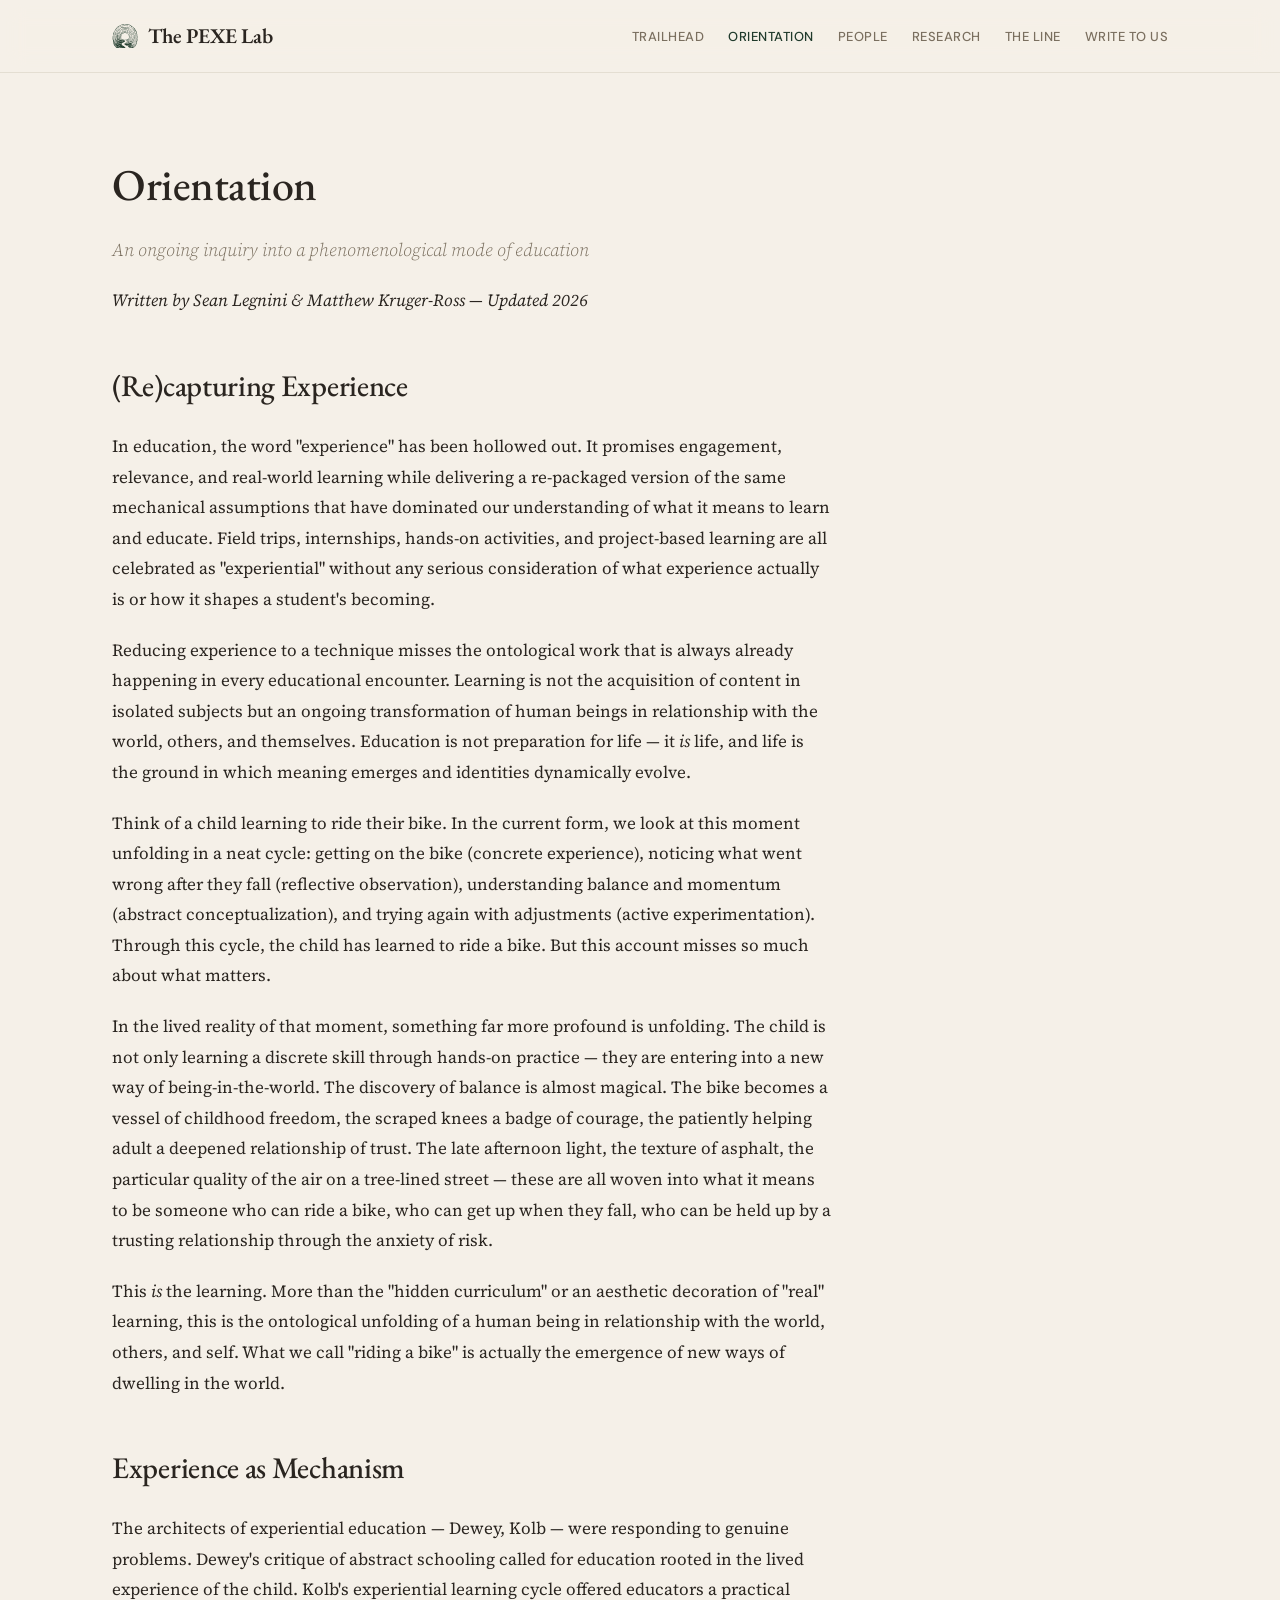
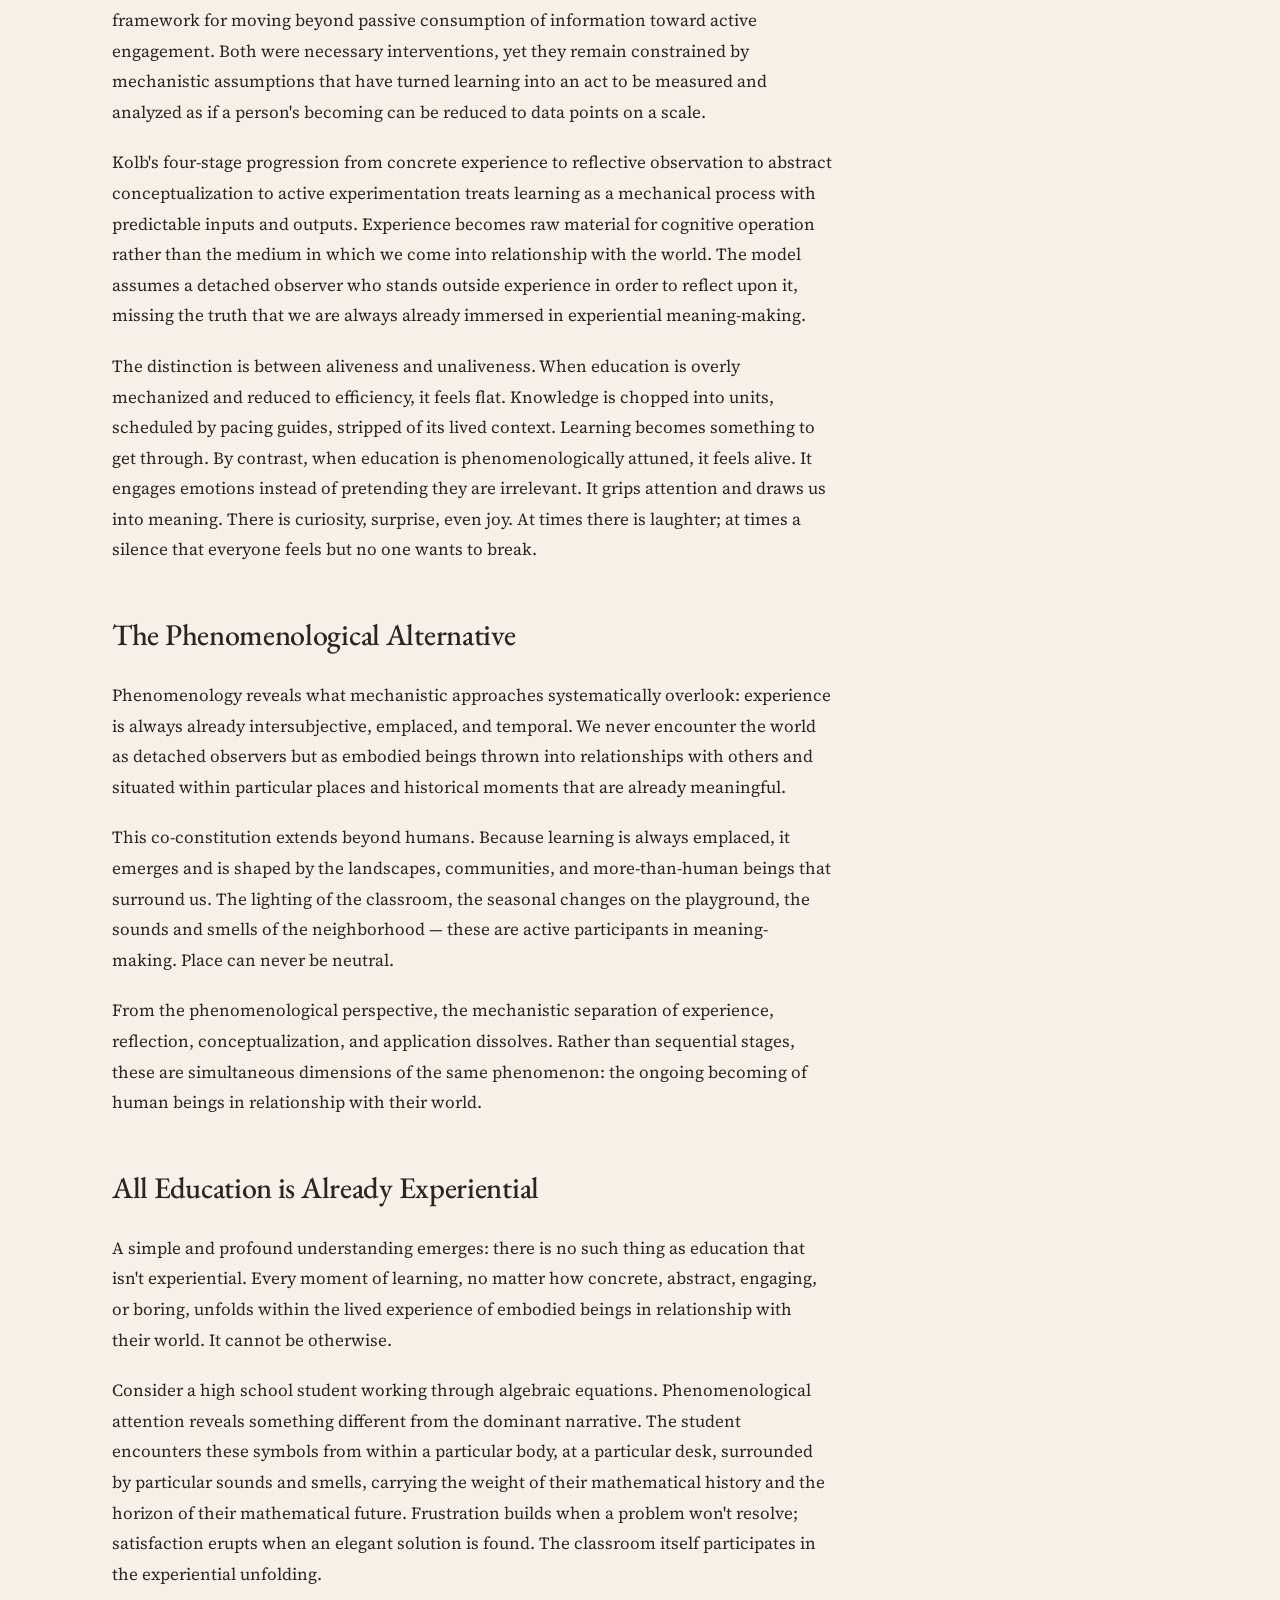
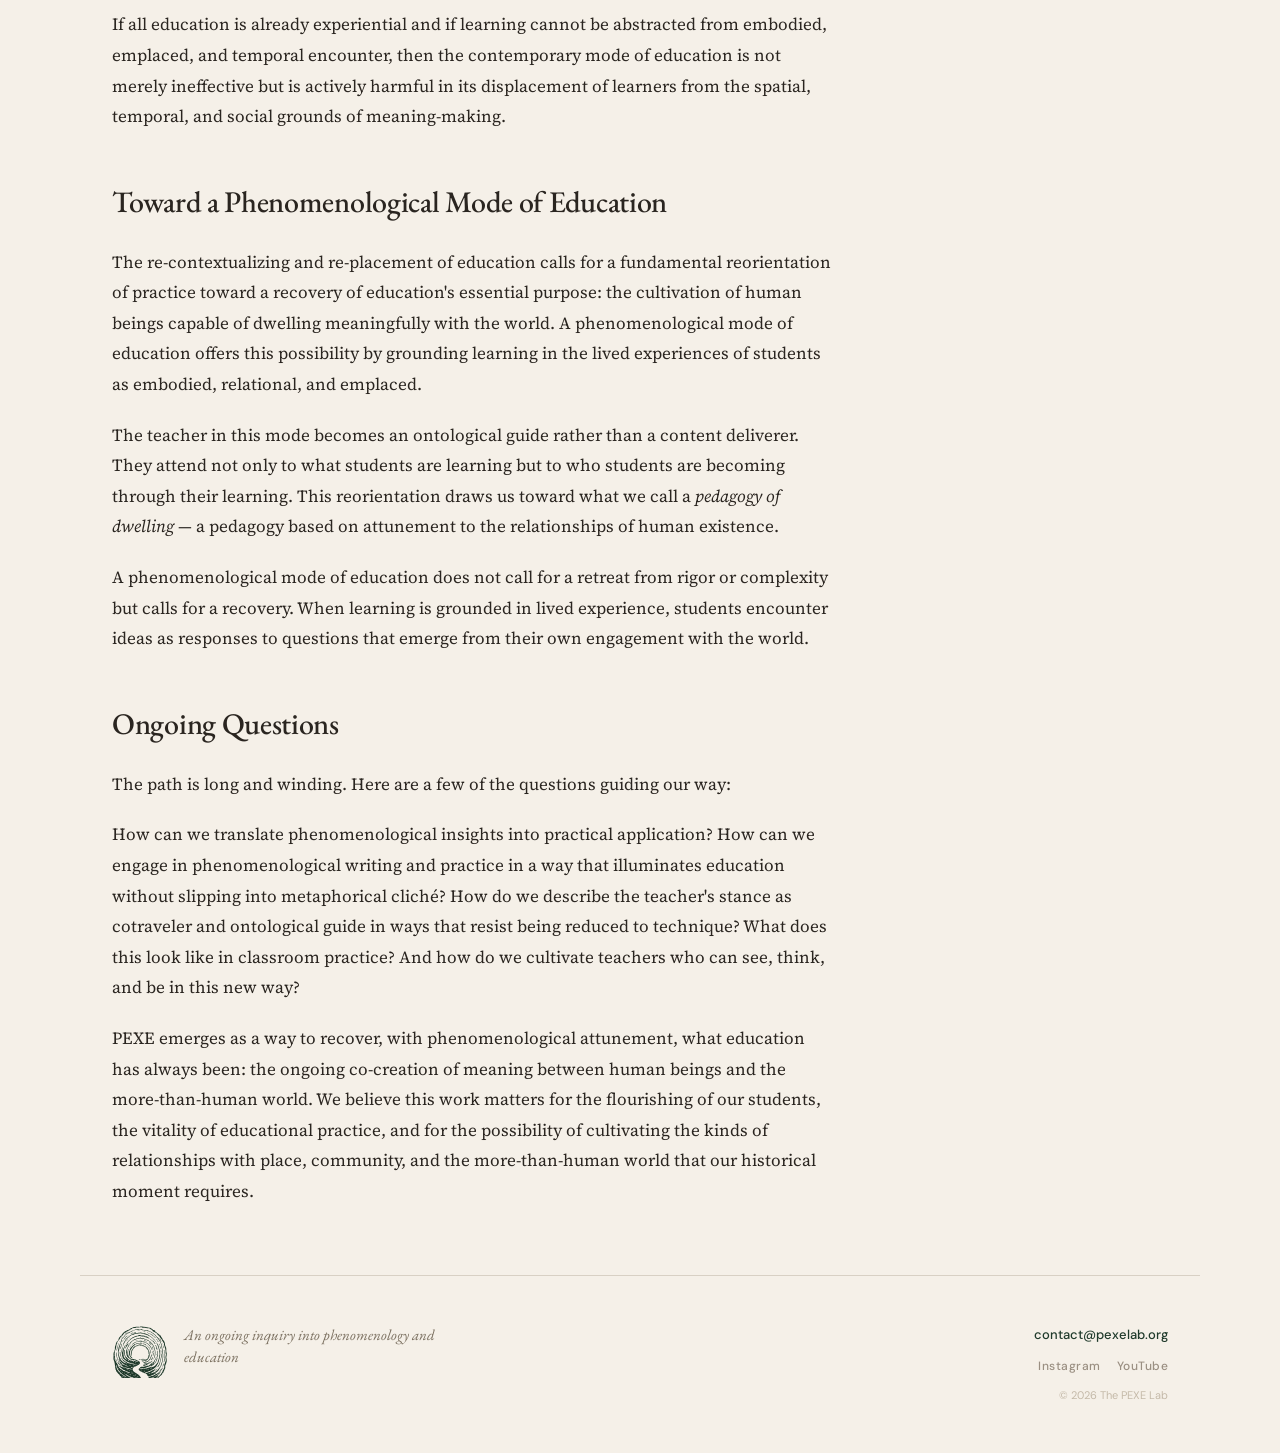
==== commit e7178f01: "Adopt brand redesign: new design system, 7 pages, live feed, real photos - Adopt handoff design verb" ====
--- a/orientation.html
+++ b/orientation.html
@@ -3,26 +3,28 @@
 <head>
   <meta charset="UTF-8">
   <meta name="viewport" content="width=device-width, initial-scale=1.0">
-  <title>Orientation — PEXE Lab</title>
+  <title>Orientation — The PEXE Lab</title>
   <meta name="description" content="An ongoing inquiry into a phenomenological mode of education. The PEXE Lab Orientation Statement.">
-  <link rel="icon" type="image/png" href="img/Favicon.png">
+  <link rel="icon" type="image/svg+xml" href="assets/logos/favicon.svg">
   <link rel="stylesheet" href="css/style.css">
 </head>
 <body>
 
   <nav class="site-nav">
-    <a href="index.html" class="site-nav__title">PEXE Lab</a>
+    <a href="index.html" class="site-nav__title"><img src="assets/logos/favicon.svg" alt="">The PEXE Lab</a>
     <input type="checkbox" id="nav-toggle" class="nav-toggle">
     <label for="nav-toggle" class="nav-toggle-label">Menu</label>
     <ul class="site-nav__links">
+      <li><a href="trailhead.html">Trailhead</a></li>
       <li><a href="orientation.html" class="active">Orientation</a></li>
       <li><a href="people.html">People</a></li>
       <li><a href="research.html">Research</a></li>
       <li><a href="the-line.html">The Line</a></li>
+      <li><a href="write-to-us.html">Write to Us</a></li>
     </ul>
   </nav>
 
-  <div class="page-content">
+  <main class="page-content" data-screen-label="Orientation">
     <h1 class="page-content__title">Orientation</h1>
     <p class="page-content__subtitle">An ongoing inquiry into a phenomenological mode of education</p>
 
@@ -81,23 +83,20 @@
 
       <p>PEXE emerges as a way to recover, with phenomenological attunement, what education has always been: the ongoing co-creation of meaning between human beings and the more-than-human world. We believe this work matters for the flourishing of our students, the vitality of educational practice, and for the possibility of cultivating the kinds of relationships with place, community, and the more-than-human world that our historical moment requires.</p>
     </div>
-  </div>
+  </main>
 
   <footer class="site-footer">
     <div class="site-footer__left">
-      <img src="img/pexe-logo.png?v=2" alt="PEXE Lab" class="site-footer__logo">
-      <p class="site-footer__brand-sub">
-        <em>An ongoing inquiry into phenomenology and education</em>
-      </p>
+      <img src="assets/logos/favicon.svg" alt="The PEXE Lab" class="site-footer__logo">
+      <p class="site-footer__brand-sub">An ongoing inquiry into phenomenology and education</p>
     </div>
     <div class="site-footer__right">
       <a href="mailto:contact@pexelab.org" class="site-footer__contact">contact@pexelab.org</a>
       <div class="site-footer__social">
-        <a href="https://www.instagram.com/seanisdwelling/" target="_blank">Instagram (Sean)</a>
-        <a href="https://www.instagram.com/mjkrugerross/" target="_blank">Instagram (Matthew)</a>
-        <a href="https://www.youtube.com/@ThePEXELab" target="_blank">YouTube</a>
+        <a href="https://www.instagram.com/ThePEXELab/" target="_blank" rel="noopener">Instagram</a>
+        <a href="https://www.youtube.com/@ThePEXELab" target="_blank" rel="noopener">YouTube</a>
       </div>
-      <p class="site-footer__copy">© 2026 PEXE Lab</p>
+      <p class="site-footer__copy">© 2026 The PEXE Lab</p>
     </div>
   </footer>
 
--- a/css/style.css
+++ b/css/style.css
@@ -1,30 +1,42 @@
-/* ========================================
-   PEXE Lab — Stylesheet
-   Earthy, editorial, terrain-inspired
-   ======================================== */
-
-/* Fonts */
-@import url('https://fonts.googleapis.com/css2?family=Fraunces:ital,opsz,wght@0,9..144,300;0,9..144,400;0,9..144,600;1,9..144,300;1,9..144,400&family=Source+Serif+4:ital,opsz,wght@0,8..60,300;0,8..60,400;0,8..60,600;1,8..60,300;1,8..60,400&family=DM+Sans:wght@400;500;600&display=swap');
-
-/* Palette */
+/* ========================================================
+   The PEXE Lab — Stylesheet
+   Earthy, editorial, terrain-inspired. Visual System v1.
+   Display: EB Garamond · Body: Source Serif 4 · Labels: DM Sans
+   ======================================================== */
+
+@import url('https://fonts.googleapis.com/css2?family=EB+Garamond:ital,wght@0,400;0,500;0,600;1,400;1,500&family=Source+Serif+4:ital,opsz,wght@0,8..60,300;0,8..60,400;0,8..60,600;1,8..60,300;1,8..60,400&family=DM+Sans:wght@400;500;600&display=swap');
+
 :root {
-  --stone: #F5F0E8;
-  --linen: #D8D0C4;
-  --sand: #C4B9A8;
-  --forest: #2D4A3E;
-  --umber: #7A6F5F;
-  --driftwood: #9A8F82;
+  /* Ground & neutrals */
+  --stone:    #F5F0E8;
+  --paper:    #F3F1EA;
+  --cream:    #E8E0D4;
+  --linen:    #D8D0C4;
+  --sand:     #C4B9A8;
+  /* Green */
+  --forest:      #1F3A2B;
+  --forest-deep: #16291E;
+  --moss:        #2D4A3E;
+  /* Earth + text */
+  --umber:    #7A6F5F;
+  --driftwood:#9A8F82;
   --charcoal: #2A2520;
-  --cream: #E8E0D4;
+  --body:     #4a4440;
+  --clay:     #9C6F45;
+  --clay-deep:#80582F;
+
   --max-width: 1120px;
   --text-width: 720px;
-}
-
-/* Reset */
+
+  --display: 'EB Garamond', Georgia, serif;
+  --serif: 'Source Serif 4', Georgia, serif;
+  --sans: 'DM Sans', system-ui, sans-serif;
+}
+
 *, *::before, *::after { box-sizing: border-box; margin: 0; padding: 0; }
 
 body {
-  font-family: 'Source Serif 4', Georgia, serif;
+  font-family: var(--serif);
   background: var(--stone);
   color: var(--charcoal);
   line-height: 1.7;
@@ -32,61 +44,55 @@
   -webkit-font-smoothing: antialiased;
 }
 
-a {
-  color: var(--forest);
-  text-decoration: none;
-  transition: color 0.2s ease;
-}
+a { color: var(--forest); text-decoration: none; transition: color 0.2s ease; }
 a:hover { color: var(--charcoal); }
 
 img { max-width: 100%; display: block; }
 
-/* ========================================
+em { font-style: italic; }
+
+/* ========================================================
    Navigation
-   ======================================== */
+   ======================================================== */
 .site-nav {
   position: fixed;
-  top: 0;
-  left: 0;
-  right: 0;
-  z-index: 10;
-  padding: 22px max(32px, calc((100vw - var(--max-width)) / 2 + 32px));
+  top: 0; left: 0; right: 0;
+  z-index: 20;
+  padding: 18px max(32px, calc((100vw - var(--max-width)) / 2 + 32px));
   display: flex;
   justify-content: space-between;
-  align-items: baseline;
-  background: rgba(245, 240, 232, 0.72);
+  align-items: center;
+  background: rgba(245, 240, 232, 0.78);
   backdrop-filter: saturate(140%) blur(12px);
   -webkit-backdrop-filter: saturate(140%) blur(12px);
-  border-bottom: 1px solid rgba(216, 208, 196, 0.5);
+  border-bottom: 1px solid rgba(216, 208, 196, 0.6);
 }
 
 .site-nav__title {
-  font-family: 'Fraunces', serif;
-  font-size: 20px;
+  display: flex;
+  align-items: center;
+  gap: 10px;
+  font-family: var(--display);
+  font-size: 21px;
   font-weight: 600;
   color: var(--charcoal);
-  text-decoration: none;
-  letter-spacing: -0.3px;
-}
+  letter-spacing: -0.2px;
+  white-space: nowrap;
+}
+.site-nav__title img { width: 26px; height: 26px; }
 .site-nav__title:hover { color: var(--forest); }
 
-.site-nav__links {
-  display: flex;
-  gap: 32px;
-  list-style: none;
-}
-
+.site-nav__links { display: flex; gap: 24px; list-style: none; }
 .site-nav__links a {
-  font-family: 'DM Sans', sans-serif;
+  font-family: var(--sans);
   font-size: 13px;
   font-weight: 500;
   letter-spacing: 0.5px;
   color: var(--umber);
   text-transform: uppercase;
-  text-decoration: none;
-  transition: color 0.2s ease;
-}
-.site-nav__links a:hover { color: var(--forest); }
+  white-space: nowrap;
+}
+.site-nav__links a:hover,
 .site-nav__links a.active { color: var(--forest); }
 
 /* Mobile nav */
@@ -94,15 +100,14 @@
 .nav-toggle-label {
   display: none;
   cursor: pointer;
-  font-family: 'DM Sans', sans-serif;
+  font-family: var(--sans);
   font-size: 13px;
   font-weight: 500;
   letter-spacing: 0.5px;
   text-transform: uppercase;
   color: var(--umber);
 }
-
-@media (max-width: 640px) {
+@media (max-width: 760px) {
   .site-nav { flex-wrap: wrap; }
   .nav-toggle-label { display: block; }
   .site-nav__links {
@@ -110,88 +115,82 @@
     flex-direction: column;
     width: 100%;
     gap: 16px;
-    padding-top: 20px;
+    padding-top: 18px;
   }
   .nav-toggle:checked ~ .site-nav__links { display: flex; }
 }
 
-/* ========================================
-   Section Label (LATEST FROM PEXE, PEOPLE, etc.)
-   ======================================== */
-.section-label {
-  font-family: 'DM Sans', sans-serif;
+/* ========================================================
+   Eyebrow / section labels
+   ======================================================== */
+.section-label, .eyebrow {
+  font-family: var(--sans);
   font-size: 12px;
   font-weight: 600;
   letter-spacing: 2px;
   text-transform: uppercase;
   color: var(--umber);
-  margin-bottom: 40px;
-}
-
-/* ========================================
-   Homepage — Hero (full-width background)
-   ======================================== */
+}
+.section-label { margin-bottom: 40px; }
+
+/* ========================================================
+   Homepage — Hero + stanza (cuts into a photo)
+   ======================================================== */
 .hero {
-  width: 100%;
-  position: relative;
-}
-
-.hero::before {
-  content: '';
-  position: absolute;
-  inset: 0;
-  background: url('../img/hero.jpg') center 40% / cover no-repeat;
-  filter: saturate(0.85) brightness(0.95);
-  z-index: 0;
-}
-
-.hero__inner {
+  max-width: var(--max-width);
+  margin: 0 auto;
+  padding: 112px 32px 0;
+}
+.hero__photo { min-height: 56vh; border-radius: 14px; }
+.hero__stanza {
+  background: var(--stone);
+  border: 1px solid var(--linen);
+  border-radius: 14px;
+  padding: 48px 44px;
+  max-width: 640px;
+  margin: -140px 0 0 32px;
   position: relative;
   z-index: 1;
-  max-width: var(--max-width);
-  margin: 0 auto;
-  padding: 160px 32px 64px;
-  min-height: 70vh;
-  display: flex;
-  flex-direction: column;
-  justify-content: flex-end;
-}
-
-/* ========================================
-   Homepage — Stanza
-   ======================================== */
-.stanza {
-  background: var(--stone);
-  border-radius: 12px;
-  padding: 48px 40px;
-}
-
+  box-shadow: 0 24px 60px rgba(42, 37, 32, 0.13);
+}
+.hero__stanza .stanza__label { margin-bottom: 24px; }
 .stanza__label {
-  font-family: 'DM Sans', sans-serif;
+  font-family: var(--sans);
   font-size: 12px;
   font-weight: 500;
   letter-spacing: 2.5px;
   text-transform: uppercase;
   color: var(--umber);
-  margin-bottom: 28px;
-}
-
+}
 .stanza__text {
-  font-family: 'Source Serif 4', Georgia, serif;
+  font-family: var(--serif);
   font-size: 21px;
   line-height: 1.75;
   color: var(--charcoal);
   font-weight: 300;
 }
-
-.stanza__text em {
-  font-style: italic;
-  font-weight: 400;
-}
-
-/* ========================================
-   Divider
-   ======================================== */
+.stanza__text em { font-style: italic; font-weight: 400; color: var(--forest); }
+.stanza__cta {
+  margin-top: 24px;
+  font-family: var(--sans);
+  font-size: 13px;
+  font-weight: 500;
+  letter-spacing: 0.4px;
+  color: var(--forest);
+  display: inline-block;
+  border-bottom: 1px solid var(--forest);
+  padding-bottom: 2px;
+}
+.stanza__cta:hover { color: var(--charcoal); border-color: var(--charcoal); }
+@media (max-width: 640px) {
+  .hero { padding-top: 96px; }
+  .hero__stanza { margin: -80px 12px 0; padding: 32px 26px; }
+  .stanza__text { font-size: 19px; }
+}
+
+/* ========================================================
+   Divider (+ terrain mark)
+   ======================================================== */
 .divider {
   max-width: var(--max-width);
   margin: 0 auto;
@@ -203,594 +202,371 @@
   height: 1px;
   background: linear-gradient(to right, var(--sand), transparent);
 }
-
-/* ========================================
-   Homepage — Feed
-   ======================================== */
-.feed {
+.topo-divider {
   max-width: var(--max-width);
   margin: 0 auto;
-  padding: 24px 32px 32px;
-}
-
-.feed__frame {
-  background: var(--cream);
-  border-radius: 12px;
-  padding: 44px 40px 40px;
-}
-
-.feed__header {
+  padding: 0 32px;
   display: flex;
-  justify-content: space-between;
   align-items: center;
-  margin-bottom: 32px;
-}
-.feed__header .section-label { margin-bottom: 0; }
-
-.feed__nav { display: flex; gap: 8px; }
-.feed__nav button {
-  width: 34px;
-  height: 34px;
-  border-radius: 50%;
-  border: 1px solid var(--sand);
-  background: transparent;
+  gap: 18px;
+}
+.topo-divider::before, .topo-divider::after {
+  content: '';
+  flex: 1;
+  height: 1px;
+  background: linear-gradient(to right, transparent, var(--sand), transparent);
+}
+.topo-divider img { width: 26px; opacity: 0.5; }
+
+/* ========================================================
+   Buttons & link styles
+   ======================================================== */
+.btn {
+  font-family: var(--sans);
+  font-size: 13px;
+  font-weight: 500;
+  letter-spacing: 0.5px;
+  padding: 11px 22px;
+  border-radius: 3px;
+  display: inline-block;
+  transition: background 0.2s, color 0.2s, border-color 0.2s;
+}
+.btn--solid { background: var(--forest); color: var(--stone); }
+.btn--solid:hover { background: var(--forest-deep); color: var(--stone); }
+.btn--ghost { background: transparent; color: var(--forest); border: 1px solid var(--forest); }
+.btn--ghost:hover { background: var(--forest); color: var(--stone); }
+.link-arrow {
+  font-family: var(--sans);
+  font-size: 13px;
+  font-weight: 500;
   color: var(--forest);
-  font-size: 15px;
-  line-height: 1;
-  cursor: pointer;
-  transition: background 0.2s ease, color 0.2s ease, border-color 0.2s ease, opacity 0.2s ease;
-}
-.feed__nav button:hover:not(:disabled) {
-  background: var(--forest);
-  border-color: var(--forest);
-  color: var(--cream);
-}
-.feed__nav button:disabled { opacity: 0.35; cursor: default; }
-
-.feed-carousel__track {
-  display: flex;
-  gap: 18px;
-  overflow-x: auto;
-  scroll-snap-type: x proximity;
-  padding-bottom: 6px;
-  scrollbar-width: none;
-}
-.feed-carousel__track::-webkit-scrollbar { display: none; }
-
-.feed-card {
-  flex: 0 0 300px;
-  scroll-snap-align: start;
-  display: flex;
-  flex-direction: column;
-  background: var(--stone);
+  border-bottom: 1px solid var(--forest);
+  padding-bottom: 1px;
+  white-space: nowrap;
+}
+.link-arrow:hover { color: var(--charcoal); border-color: var(--charcoal); }
+
+/* ========================================================
+   Photograph slot (placeholder for Sean's landscape work)
+   ======================================================== */
+.photo-slot {
+  position: relative;
+  background:
+    repeating-linear-gradient(135deg, rgba(122,111,95,0.10) 0 1px, transparent 1px 11px),
+    var(--cream);
   border: 1px solid var(--linen);
-  border-radius: 10px;
-  overflow: hidden;
-  text-decoration: none;
-  color: inherit;
-  transition: transform 0.25s ease, box-shadow 0.25s ease;
-}
-.feed-card:hover {
-  transform: translateY(-4px);
-  box-shadow: 0 10px 24px rgba(42, 37, 32, 0.10);
-}
-
-.feed-card__media {
-  aspect-ratio: 16 / 10;
-  background: var(--linen);
-  flex-shrink: 0;
-  position: relative;
-  overflow: hidden;
-}
-.feed-card__media img {
-  position: absolute;
-  inset: 0;
-  width: 100%;
-  height: 100%;
-  object-fit: cover;
-}
-.feed-card__media--placeholder {
+  border-radius: 8px;
   display: flex;
   align-items: center;
   justify-content: center;
-}
+  min-height: 260px;
+}
+.photo-slot__tag {
+  font-family: ui-monospace, 'SF Mono', monospace;
+  font-size: 12.5px;
+  color: var(--umber);
+  background: rgba(245,240,232,0.85);
+  padding: 8px 14px;
+  border-radius: 4px;
+  text-align: center;
+  line-height: 1.5;
+}
+.photo-cap {
+  font-family: var(--display);
+  font-style: italic;
+  font-size: 15px;
+  color: var(--umber);
+  margin-top: 12px;
+}
+
+/* ========================================================
+   Homepage — Feed (RSS)
+   ======================================================== */
+.feed { max-width: var(--max-width); margin: 0 auto; padding: 24px 32px 32px; }
+.feed__frame { background: var(--cream); border-radius: 12px; padding: 44px 40px 40px; }
+.feed__header { display: flex; justify-content: space-between; align-items: center; margin-bottom: 32px; }
+.feed__header .section-label { margin-bottom: 0; }
+.feed__nav { display: flex; gap: 8px; }
+.feed__nav button {
+  width: 34px; height: 34px; border-radius: 50%;
+  border: 1px solid var(--sand); background: transparent; color: var(--forest);
+  font-size: 15px; line-height: 1; cursor: pointer;
+  transition: background 0.2s, color 0.2s, border-color 0.2s, opacity 0.2s;
+}
+.feed__nav button:hover:not(:disabled) { background: var(--forest); border-color: var(--forest); color: var(--cream); }
+.feed__nav button:disabled { opacity: 0.35; cursor: default; }
+.feed-carousel__track {
+  display: flex; gap: 18px; overflow-x: auto;
+  scroll-snap-type: x proximity; padding-bottom: 6px; scrollbar-width: none;
+}
+.feed-carousel__track::-webkit-scrollbar { display: none; }
+.feed-card {
+  flex: 0 0 300px; scroll-snap-align: start;
+  display: flex; flex-direction: column;
+  background: var(--stone); border: 1px solid var(--linen); border-radius: 10px;
+  overflow: hidden; color: inherit;
+  transition: transform 0.25s ease, box-shadow 0.25s ease;
+}
+.feed-card:hover { transform: translateY(-4px); box-shadow: 0 10px 24px rgba(42, 37, 32, 0.10); }
+.feed-card__media { aspect-ratio: 16 / 10; background: var(--linen); flex-shrink: 0; position: relative; overflow: hidden; }
+.feed-card__media img { position: absolute; inset: 0; width: 100%; height: 100%; object-fit: cover; }
+.feed-card__media--placeholder { display: flex; align-items: center; justify-content: center; }
 .feed-card__media--podcast { background: var(--forest); }
 .feed-card__media--essay { background: var(--umber); }
 .feed-card__media--roundup { background: var(--driftwood); }
-.feed-card__media--placeholder span {
-  font-family: 'Fraunces', serif;
-  font-style: italic;
-  font-size: 19px;
-  color: var(--cream);
-  padding: 0 24px;
-  text-align: center;
-}
-
-.feed-card__body {
-  display: flex;
-  flex-direction: column;
-  flex: 1;
-  padding: 16px 20px 18px;
-}
-
-.feed-card__meta {
-  display: flex;
-  align-items: baseline;
-  justify-content: space-between;
-  gap: 12px;
-  margin-bottom: 10px;
-}
-
+.feed-card__media--placeholder span { font-family: var(--display); font-style: italic; font-size: 19px; color: var(--cream); padding: 0 24px; text-align: center; }
+.feed-card__body { display: flex; flex-direction: column; flex: 1; padding: 16px 20px 18px; }
+.feed-card__meta { display: flex; align-items: baseline; justify-content: space-between; gap: 12px; margin-bottom: 10px; }
 .feed-card__badge {
-  display: inline-block;
-  font-family: 'DM Sans', sans-serif;
-  font-size: 10px;
-  letter-spacing: 1.5px;
-  font-weight: 500;
-  padding: 3px 8px;
-  border-radius: 2px;
-  color: var(--cream);
+  display: inline-block; font-family: var(--sans); font-size: 10px;
+  letter-spacing: 1.5px; font-weight: 500; padding: 3px 8px; border-radius: 2px; color: var(--cream);
 }
 .feed-card__badge--podcast { background: var(--forest); }
 .feed-card__badge--essay { background: var(--umber); }
 .feed-card__badge--roundup { background: var(--driftwood); }
-
-.feed-card__date {
-  font-family: 'DM Sans', sans-serif;
-  font-size: 12px;
-  color: var(--driftwood);
-  white-space: nowrap;
-}
-
+.feed-card__date { font-family: var(--sans); font-size: 12px; color: var(--driftwood); white-space: nowrap; }
 .feed-card__title {
-  font-family: 'Source Serif 4', Georgia, serif;
-  font-size: 17px;
-  font-weight: 400;
-  color: var(--charcoal);
-  line-height: 1.4;
-  transition: color 0.2s ease;
-  display: -webkit-box;
-  -webkit-line-clamp: 3;
-  line-clamp: 3;
-  -webkit-box-orient: vertical;
-  overflow: hidden;
+  font-family: var(--serif); font-size: 17px; font-weight: 400; color: var(--charcoal); line-height: 1.4;
+  transition: color 0.2s ease; display: -webkit-box; -webkit-line-clamp: 3; line-clamp: 3; -webkit-box-orient: vertical; overflow: hidden;
 }
 .feed-card:hover .feed-card__title { color: var(--forest); }
-
 .feed-card__description {
-  font-family: 'Source Serif 4', Georgia, serif;
-  font-size: 13.5px;
-  line-height: 1.55;
-  color: var(--umber);
-  margin-top: 8px;
-  display: -webkit-box;
-  -webkit-line-clamp: 2;
-  line-clamp: 2;
-  -webkit-box-orient: vertical;
-  overflow: hidden;
-}
-
-.feed-card__source {
-  font-family: 'DM Sans', sans-serif;
-  font-size: 12px;
-  color: var(--driftwood);
-  margin-top: auto;
-  padding-top: 14px;
-}
-
+  font-family: var(--serif); font-size: 13.5px; line-height: 1.55; color: var(--umber); margin-top: 8px;
+  display: -webkit-box; -webkit-line-clamp: 2; line-clamp: 2; -webkit-box-orient: vertical; overflow: hidden;
+}
+.feed-card__source { font-family: var(--sans); font-size: 12px; color: var(--driftwood); margin-top: auto; padding-top: 14px; }
+.feed-loading { font-family: var(--sans); font-size: 13px; color: var(--driftwood); padding: 24px 0; }
 @media (max-width: 640px) {
   .feed__nav { display: none; }
   .feed__frame { padding: 32px 20px 28px; }
   .feed-card { flex-basis: 240px; }
 }
 
-.feed-loading {
-  font-family: 'DM Sans', sans-serif;
-  font-size: 13px;
-  color: var(--driftwood);
-  padding: 24px 0;
-}
-
-/* ========================================
-   Homepage — People (compact)
-   ======================================== */
+/* ========================================================
+   Homepage — People (compact capsules, with portrait)
+   ======================================================== */
 .people-grid {
-  max-width: var(--max-width);
-  margin: 0 auto;
-  padding: 32px 32px 64px;
-  display: grid;
-  grid-template-columns: 1fr 1fr;
-  gap: 28px 48px;
-}
-
-.people-grid__header .section-label {
-  margin-bottom: 0;
-}
-
-@media (max-width: 640px) {
-  .people-grid { grid-template-columns: 1fr; }
-}
-
-.people-grid__header {
-  grid-column: 1 / -1;
-}
-
-.person-card__name {
-  font-family: 'Fraunces', serif;
-  font-size: 22px;
-  font-weight: 400;
-  margin-bottom: 4px;
-}
-
-.person-card__role {
-  font-family: 'DM Sans', sans-serif;
-  font-size: 13px;
-  color: var(--umber);
-  margin-bottom: 16px;
-  line-height: 1.4;
-}
-
-.person-card__bio {
-  font-size: 16px;
-  line-height: 1.65;
-  color: #4a4440;
-  font-weight: 300;
-  margin-bottom: 16px;
-}
-
-.person-card__links {
-  display: flex;
-  gap: 16px;
-  flex-wrap: wrap;
-}
-
+  max-width: var(--max-width); margin: 0 auto; padding: 32px 32px 64px;
+  display: grid; grid-template-columns: 1fr 1fr; gap: 28px 48px;
+}
+.people-grid__header { grid-column: 1 / -1; }
+.people-grid__header .section-label { margin-bottom: 0; }
+@media (max-width: 640px) { .people-grid { grid-template-columns: 1fr; } }
+
+.person-card { display: flex; gap: 22px; align-items: flex-start; }
+.person-card__photo { flex: 0 0 92px; }
+.person-card__photo .photo-slot,
+.person-card__photo img { width: 92px; height: 114px; min-height: 0; border-radius: 8px; object-fit: cover; }
+.person-card__photo .photo-slot__tag { font-size: 10px; padding: 5px 8px; }
+.person-card__body { flex: 1; }
+.person-card__name { font-family: var(--display); font-size: 22px; font-weight: 500; margin-bottom: 4px; }
+.person-card__role { font-family: var(--sans); font-size: 13px; color: var(--umber); margin-bottom: 14px; line-height: 1.4; }
+.person-card__bio { font-size: 15.5px; line-height: 1.65; color: var(--body); font-weight: 300; margin-bottom: 16px; }
+.person-card__links { display: flex; gap: 16px; flex-wrap: wrap; }
 .person-card__link {
-  font-family: 'DM Sans', sans-serif;
-  font-size: 12px;
-  color: var(--forest);
-  font-weight: 500;
-  letter-spacing: 0.5px;
-  border-bottom: 1px solid var(--forest);
-  padding-bottom: 1px;
+  font-family: var(--sans); font-size: 12px; color: var(--forest); font-weight: 500;
+  letter-spacing: 0.5px; border-bottom: 1px solid var(--forest); padding-bottom: 1px;
 }
 .person-card__link:hover { color: var(--charcoal); border-color: var(--charcoal); }
-
-/* ========================================
+.person-card__link { white-space: nowrap; }
+@media (max-width: 480px) { .person-card { flex-direction: column; } }
+
+/* ========================================================
    Footer
-   ======================================== */
+   ======================================================== */
 .site-footer {
-  max-width: var(--max-width);
-  margin: 0 auto;
-  padding: 48px 32px;
+  max-width: var(--max-width); margin: 0 auto; padding: 48px 32px;
   border-top: 1px solid var(--linen);
-  display: flex;
-  justify-content: space-between;
-  align-items: flex-start;
-  flex-wrap: wrap;
-  gap: 24px;
-}
-
-.site-footer__logo {
-  width: 200px;
-  margin-bottom: 16px;
-}
-
-.site-footer__brand-name {
-  font-family: 'Fraunces', serif;
-  font-size: 16px;
-  font-weight: 400;
-  margin-bottom: 8px;
-}
-
-.site-footer__brand-sub {
-  font-family: 'DM Sans', sans-serif;
-  font-size: 12px;
-  color: var(--driftwood);
-  line-height: 1.5;
-}
-
-.site-footer__right {
-  text-align: right;
-  display: flex;
-  flex-direction: column;
-  align-items: flex-end;
-  gap: 8px;
-}
-
-.site-footer__contact {
-  font-family: 'DM Sans', sans-serif;
-  font-size: 13px;
-  color: var(--forest);
-  font-weight: 500;
-}
-
-.site-footer__social {
-  display: flex;
-  gap: 16px;
-}
-
-.site-footer__social a {
-  font-family: 'DM Sans', sans-serif;
-  font-size: 12px;
-  color: var(--driftwood);
-  font-weight: 500;
-  letter-spacing: 0.5px;
-}
+  display: flex; justify-content: space-between; align-items: flex-start; flex-wrap: wrap; gap: 24px;
+}
+.site-footer__left { display: flex; align-items: flex-start; gap: 16px; }
+.site-footer__logo { width: 56px; }
+.site-footer__brand-sub { font-family: var(--display); font-style: italic; font-size: 15px; color: var(--umber); line-height: 1.5; max-width: 260px; }
+.site-footer__right { text-align: right; display: flex; flex-direction: column; align-items: flex-end; gap: 10px; }
+.site-footer__contact { font-family: var(--sans); font-size: 13px; color: var(--forest); font-weight: 500; }
+.site-footer__social { display: flex; gap: 16px; }
+.site-footer__social a { font-family: var(--sans); font-size: 12px; color: var(--driftwood); font-weight: 500; letter-spacing: 0.5px; }
 .site-footer__social a:hover { color: var(--forest); }
-
-.site-footer__copy {
-  font-family: 'DM Sans', sans-serif;
-  font-size: 11px;
-  color: var(--sand);
-}
-
-/* ========================================
-   Page Content (Orientation, People full, Research, The Line)
-   ======================================== */
-.page-content {
-  max-width: var(--max-width);
-  margin: 0 auto;
-  padding: 160px 32px 48px;
-}
-
+.site-footer__copy { font-family: var(--sans); font-size: 11px; color: var(--sand); }
+@media (max-width: 560px) {
+  .site-footer { flex-direction: column; }
+  .site-footer__right { text-align: left; align-items: flex-start; }
+}
+
+/* ========================================================
+   Page content (Orientation, People, Research, The Line, etc.)
+   ======================================================== */
+.page-content { max-width: var(--max-width); margin: 0 auto; padding: 148px 32px 48px; }
 .page-content__title {
-  font-family: 'Fraunces', serif;
-  font-size: 36px;
-  font-weight: 400;
-  margin-bottom: 12px;
-  letter-spacing: -0.5px;
-}
-
-.page-content__title + .person-full {
-  margin-top: 24px;
-}
-
+  font-family: var(--display); font-size: 44px; font-weight: 500; margin-bottom: 12px; letter-spacing: -0.5px; color: var(--charcoal);
+}
+.page-content__title em { font-style: italic; font-weight: 400; }
 .page-content__subtitle {
-  font-family: 'Source Serif 4', Georgia, serif;
-  font-size: 18px;
-  font-weight: 300;
-  font-style: italic;
-  color: var(--umber);
-  margin-bottom: 20px;
-}
-
-.page-content__body {
-  max-width: var(--text-width);
-}
-
+  font-family: var(--serif); font-size: 18px; font-weight: 300; font-style: italic; color: var(--umber); margin-bottom: 20px;
+}
+.page-content__lede { max-width: var(--text-width); font-size: 20px; line-height: 1.6; font-weight: 300; color: var(--body); margin-bottom: 8px; }
+.page-content__body { max-width: var(--text-width); }
 .page-content__body h2 {
-  font-family: 'Fraunces', serif;
-  font-size: 26px;
-  font-weight: 400;
-  margin-top: 40px;
-  margin-bottom: 20px;
-  letter-spacing: -0.3px;
-}
-
-.page-content__body > h2:first-child,
-.page-content__body > p:first-child + h2 {
-  margin-top: 8px;
-}
-
-.page-content__body h3 {
-  font-family: 'Fraunces', serif;
-  font-size: 20px;
-  font-weight: 400;
-  margin-top: 40px;
-  margin-bottom: 16px;
-}
-
-.page-content__body p {
-  margin-bottom: 20px;
-  line-height: 1.8;
-}
-
-.page-content__body em { font-style: italic; }
+  font-family: var(--display); font-size: 30px; font-weight: 500; margin-top: 44px; margin-bottom: 20px; letter-spacing: -0.3px;
+}
+.page-content__body h2 em { font-style: italic; font-weight: 400; }
+.page-content__body > h2:first-child { margin-top: 8px; }
+.page-content__body h3 { font-family: var(--display); font-size: 22px; font-weight: 500; margin-top: 40px; margin-bottom: 16px; }
+.page-content__body p { margin-bottom: 20px; line-height: 1.8; }
 .page-content__body strong { font-weight: 600; }
 
-/* ========================================
+/* ========================================================
    People page — full bios
-   ======================================== */
-.person-full {
-  display: grid;
-  grid-template-columns: 220px 1fr;
-  gap: 48px;
-  margin-bottom: 56px;
-}
-
-.person-full:last-of-type {
-  margin-bottom: 0;
-}
-
-@media (max-width: 640px) {
-  .person-full {
-    grid-template-columns: 1fr;
-    gap: 24px;
-  }
-}
-
-.person-full__photo {
-  width: 220px;
-  height: 264px;
-  object-fit: cover;
-  border-radius: 4px;
-  filter: grayscale(15%);
-}
-
-.person-full__name {
-  font-family: 'Fraunces', serif;
-  font-size: 28px;
-  font-weight: 400;
-  margin-bottom: 4px;
-}
-
-.person-full__role {
-  font-family: 'DM Sans', sans-serif;
-  font-size: 14px;
-  color: var(--umber);
-  margin-bottom: 20px;
-}
-
-.person-full__bio p {
-  font-size: 16px;
-  line-height: 1.75;
-  margin-bottom: 16px;
-  color: #4a4440;
-}
-
-.person-full__links {
-  display: flex;
-  gap: 16px;
-  flex-wrap: wrap;
-  margin-top: 20px;
-}
-
-/* ========================================
+   ======================================================== */
+.person-full { display: grid; grid-template-columns: 220px 1fr; gap: 48px; margin-bottom: 56px; }
+.person-full:last-of-type { margin-bottom: 0; }
+.person-full__photo { width: 220px; height: 264px; object-fit: cover; border-radius: 6px; filter: grayscale(12%); }
+.person-full__photo.photo-slot { width: 220px; height: 264px; }
+.person-full__name { font-family: var(--display); font-size: 28px; font-weight: 500; margin-bottom: 4px; }
+.person-full__role { font-family: var(--sans); font-size: 14px; color: var(--umber); margin-bottom: 20px; line-height: 1.5; }
+.person-full__bio p { font-size: 16px; line-height: 1.75; margin-bottom: 16px; color: var(--body); }
+.person-full__links { display: flex; gap: 16px; flex-wrap: wrap; margin-top: 20px; }
+@media (max-width: 640px) { .person-full { grid-template-columns: 1fr; gap: 24px; } .person-full__photo, .person-full__photo.photo-slot { width: 100%; max-width: 280px; } }
+
+/* ========================================================
    Research page
-   ======================================== */
-.research-section { margin-bottom: 56px; }
-
-.research-item {
-  padding: 16px 0;
-  border-bottom: 1px solid var(--linen);
-}
-.research-item:first-child { border-top: 1px solid var(--linen); }
-
-.research-item__title {
-  font-family: 'Source Serif 4', Georgia, serif;
-  font-size: 17px;
-  font-weight: 400;
-  margin-bottom: 6px;
-}
-
-.research-item__description {
-  font-size: 15px;
-  color: var(--umber);
-  line-height: 1.6;
-}
-
-.research-item__status {
-  font-family: 'DM Sans', sans-serif;
-  font-size: 11px;
-  font-weight: 500;
-  letter-spacing: 1px;
-  text-transform: uppercase;
-  color: var(--forest);
-  margin-top: 6px;
-  display: inline-block;
-}
-
-.publication-item {
-  padding: 12px 0;
-  font-size: 16px;
-  line-height: 1.7;
-  border-bottom: 1px solid var(--linen);
-}
-.publication-item:first-child { border-top: 1px solid var(--linen); }
-
-.conference-item {
-  padding: 12px 0;
-  border-bottom: 1px solid var(--linen);
-}
-.conference-item:first-child { border-top: 1px solid var(--linen); }
-
-.conference-item__event {
-  font-family: 'DM Sans', sans-serif;
-  font-size: 12px;
-  font-weight: 600;
-  color: var(--umber);
-  letter-spacing: 0.5px;
-  text-transform: uppercase;
-}
-
-.conference-item__title {
-  font-size: 16px;
-  line-height: 1.5;
-  margin-top: 4px;
-}
-
-/* ========================================
+   ======================================================== */
+.research-preamble { max-width: var(--text-width); margin-bottom: 8px; }
+.research-preamble p { font-size: 20px; line-height: 1.65; font-weight: 300; color: var(--charcoal); }
+.research-preamble em { font-style: italic; color: var(--forest); }
+
+.research-section { margin-bottom: 64px; }
+.research-section__head { display: flex; align-items: baseline; gap: 14px; flex-wrap: nowrap; margin-bottom: 8px; }
+.research-section__head .num { font-family: var(--sans); font-size: 12px; font-weight: 600; color: var(--sand); letter-spacing: 1px; flex-shrink: 0; }
+.research-section__title { font-family: var(--display); font-size: 30px; font-weight: 500; letter-spacing: -0.3px; white-space: nowrap; }
+.research-section__title em { font-style: italic; font-weight: 400; }
+.research-section__intro { max-width: var(--text-width); color: var(--umber); font-size: 16px; line-height: 1.6; margin-bottom: 28px; }
+
+.research-item { padding: 22px 0; border-bottom: 1px solid var(--linen); }
+.research-item:first-of-type { border-top: 1px solid var(--linen); }
+.research-item__title { font-family: var(--display); font-size: 22px; font-weight: 500; color: var(--charcoal); margin-bottom: 6px; }
+.research-item__description { font-size: 15.5px; color: var(--umber); line-height: 1.65; max-width: var(--text-width); }
+.research-item__occasion { font-style: italic; color: var(--driftwood); }
+.research-item__foot { display: flex; align-items: center; gap: 16px; margin-top: 12px; flex-wrap: wrap; }
+
+/* tags */
+.tag {
+  display: inline-block; font-family: var(--sans); font-size: 10.5px; font-weight: 600;
+  letter-spacing: 1.2px; text-transform: uppercase; padding: 4px 10px; border-radius: 2px;
+}
+.tag--active { background: var(--forest); color: var(--stone); }
+.tag--dev { background: transparent; color: var(--umber); border: 1px solid var(--sand); }
+.tag--recruit { background: var(--clay); color: #fff; text-decoration: none; transition: background 0.2s; }
+a.tag--recruit:hover { background: var(--clay-deep); color: #fff; }
+
+/* Research — Field & Ground side by side, as occasion cards */
+.research-split { display: grid; grid-template-columns: 1fr 1fr; gap: 0; margin-bottom: 56px; }
+.research-split__col { padding-left: 44px; border-left: 1px solid var(--linen); }
+.research-split__col:first-child { padding-left: 0; padding-right: 44px; border-left: none; }
+.card-stack { display: flex; flex-direction: column; gap: 16px; margin-top: 22px; }
+
+.occasion-card {
+  background: var(--paper); border: 1px solid var(--linen); border-radius: 12px;
+  padding: 22px 24px; display: flex; flex-direction: column; position: relative; overflow: hidden;
+}
+.occasion-card__title { font-family: var(--display); font-size: 21px; font-weight: 500; margin-bottom: 8px; position: relative; }
+.occasion-card__desc { font-size: 14.5px; line-height: 1.6; color: var(--umber); margin-bottom: 12px; position: relative; }
+.occasion-card__occasion { font-family: var(--display); font-style: italic; font-size: 14.5px; color: var(--driftwood); margin-bottom: 16px; position: relative; }
+.occasion-card__foot { margin-top: auto; display: flex; align-items: center; gap: 14px; flex-wrap: wrap; position: relative; }
+.occasion-card--ground { background: var(--stone); }
+.occasion-card--ground .occasion-card__mark { position: absolute; right: -38px; bottom: -38px; width: 140px; opacity: 0.06; pointer-events: none; }
+@media (max-width: 760px) {
+  .research-split { grid-template-columns: 1fr; }
+  .research-split__col, .research-split__col:first-child { padding-left: 0; padding-right: 0; border-left: none; }
+  .research-split__col:last-child { border-top: 1px solid var(--linen); padding-top: 24px; margin-top: 36px; }
+}
+
+/* publications */
+.pub-twocol { columns: 2; column-gap: 48px; }
+.pub-twocol .publication-item { break-inside: avoid; }
+@media (max-width: 640px) { .pub-twocol { columns: 1; } }
+.publication-item { padding: 14px 0; font-size: 16px; line-height: 1.7; border-bottom: 1px solid var(--linen); color: var(--body); }
+.publication-item:first-of-type { border-top: 1px solid var(--linen); }
+.publication-item__year { font-family: var(--sans); font-size: 12px; font-weight: 600; color: var(--driftwood); letter-spacing: 0.5px; }
+.publication-item__title { color: var(--charcoal); }
+.publication-item em { font-style: italic; }
+
+/* ========================================================
    The Line page
-   ======================================== */
-.podcast-hero {
-  max-width: var(--text-width);
-}
-
-.podcast-hero__description {
-  font-size: 18px;
-  line-height: 1.75;
-  font-weight: 300;
-  margin-bottom: 32px;
-}
-
-.podcast-links {
-  display: flex;
-  gap: 20px;
-  flex-wrap: wrap;
-  margin-bottom: 56px;
-}
-
+   ======================================================== */
+.podcast-hero { max-width: var(--text-width); }
+.podcast-hero__description { font-size: 19px; line-height: 1.75; font-weight: 300; margin-bottom: 32px; }
+.podcast-links { display: flex; gap: 16px; flex-wrap: wrap; margin-bottom: 48px; }
 .podcast-link {
-  font-family: 'DM Sans', sans-serif;
-  font-size: 13px;
-  font-weight: 500;
-  letter-spacing: 0.5px;
-  color: var(--stone);
-  background: var(--forest);
-  padding: 10px 20px;
-  border-radius: 3px;
-  transition: background 0.2s ease;
-}
-.podcast-link:hover { background: var(--charcoal); color: var(--stone); }
-
+  font-family: var(--sans); font-size: 13px; font-weight: 500; letter-spacing: 0.5px;
+  color: var(--stone); background: var(--forest); padding: 11px 20px; border-radius: 3px; transition: background 0.2s ease; white-space: nowrap;
+}
+.podcast-link:hover { background: var(--forest-deep); color: var(--stone); }
 .episode-list { margin-top: 20px; }
-
-.episode-item {
-  padding: 20px 0;
-  border-bottom: 1px solid var(--linen);
-}
-.episode-item:first-child { border-top: 1px solid var(--linen); }
-
-.episode-item__number {
-  font-family: 'DM Sans', sans-serif;
-  font-size: 11px;
-  font-weight: 600;
-  color: var(--driftwood);
-  letter-spacing: 1px;
-  text-transform: uppercase;
-  margin-bottom: 4px;
-}
-
-.episode-item__title {
-  font-family: 'Source Serif 4', Georgia, serif;
-  font-size: 18px;
-  font-weight: 400;
-  color: var(--charcoal);
-  transition: color 0.2s ease;
-}
+.episode-item { padding: 20px 0; border-bottom: 1px solid var(--linen); }
+.episode-item:first-of-type { border-top: 1px solid var(--linen); }
+.episode-item__number { font-family: var(--sans); font-size: 11px; font-weight: 600; color: var(--driftwood); letter-spacing: 1px; text-transform: uppercase; margin-bottom: 4px; }
+.episode-item__title { font-family: var(--display); font-size: 21px; font-weight: 500; color: var(--charcoal); transition: color 0.2s ease; }
 .episode-item__title:hover { color: var(--forest); }
-
-.episode-item__date {
-  font-family: 'DM Sans', sans-serif;
-  font-size: 12px;
-  color: var(--driftwood);
-  margin-top: 4px;
-}
-
+.episode-item__date { font-family: var(--sans); font-size: 12px; color: var(--driftwood); margin-top: 4px; }
 .episode-item__description {
-  font-family: 'Source Serif 4', Georgia, serif;
-  font-size: 15px;
-  line-height: 1.6;
-  color: var(--umber);
-  margin-top: 10px;
-  max-width: var(--text-width);
-  display: -webkit-box;
-  -webkit-line-clamp: 4;
-  line-clamp: 4;
-  -webkit-box-orient: vertical;
-  overflow: hidden;
-}
-
-.podcast-links {
-  margin-bottom: 40px;
-}
+  font-family: var(--serif); font-size: 15px; line-height: 1.6; color: var(--umber); margin-top: 10px; max-width: var(--text-width);
+  display: -webkit-box; -webkit-line-clamp: 4; line-clamp: 4; -webkit-box-orient: vertical; overflow: hidden;
+}
+
+/* ========================================================
+   Doors (Trailhead / Write to Us)
+   ======================================================== */
+.door {
+  display: flex; gap: 20px; align-items: flex-start;
+  background: var(--paper); border: 1px solid var(--linen); border-radius: 12px;
+  padding: 24px 26px; color: inherit;
+  transition: border-color 0.2s, transform 0.2s, box-shadow 0.2s;
+}
+.door:hover { border-color: var(--forest); transform: translateY(-2px); box-shadow: 0 12px 30px rgba(42,37,32,0.08); }
+.door__mark { flex: 0 0 48px; height: 48px; border-radius: 50%; background: var(--forest); display: flex; align-items: center; justify-content: center; }
+.door__mark img { width: 30px; border-radius: 50%; }
+.door__body { display: flex; flex-direction: column; }
+.door__k { font-family: var(--sans); font-size: 11px; font-weight: 600; letter-spacing: 1.5px; text-transform: uppercase; color: var(--umber); margin-bottom: 5px; }
+.door__t { font-family: var(--display); font-size: 23px; font-weight: 500; color: var(--charcoal); line-height: 1.2; margin-bottom: 6px; }
+.door__t em { font-style: italic; font-weight: 400; }
+.door__d { font-size: 15px; color: var(--body); line-height: 1.55; }
+.door-stack { display: flex; flex-direction: column; gap: 14px; max-width: 640px; }
+
+/* watermark utility */
+.terrain-watermark { position: relative; overflow: hidden; }
+.terrain-watermark > .terrain-watermark__mark {
+  position: absolute; pointer-events: none; opacity: 0.06; z-index: 0;
+}
+.terrain-watermark > * { position: relative; z-index: 1; }
+.terrain-watermark > .terrain-watermark__mark { z-index: 0; }
+
+.sr-only {
+  position: absolute; width: 1px; height: 1px; padding: 0; margin: -1px;
+  overflow: hidden; clip: rect(0,0,0,0); white-space: nowrap; border: 0;
+}
+
+/* ========================================================
+   Trailhead — the path
+   ======================================================== */
+.trailhead { max-width: 600px; }
+.trail-intro { max-width: 600px; margin-bottom: 36px; }
+.trail-intro .eyebrow { display: block; margin-bottom: 16px; }
+.trail-intro p { font-family: var(--serif); font-size: 21px; font-weight: 300; line-height: 1.6; color: var(--charcoal); }
+.trail-intro em { font-style: italic; color: var(--forest); }
+
+.trail { position: relative; max-width: 560px; }
+.trail__line { position: absolute; left: 0; top: 42px; height: calc(100% - 84px); width: 48px; z-index: 0; pointer-events: none; }
+.trail__line svg { width: 100%; height: 100%; display: block; }
+.trail .door {
+  position: relative; z-index: 1;
+  background: transparent; border: none; border-radius: 0; box-shadow: none;
+  padding: 18px 0; border-bottom: 1px solid var(--linen);
+}
+.trail .door:last-child { border-bottom: none; }
+.trail .door:hover { transform: none; box-shadow: none; }
+.trail .door:hover .door__t { color: var(--forest); }
+.trail .door__mark { box-shadow: 0 0 0 7px var(--stone); }
+
+.trail-close { margin-top: 34px; font-family: var(--display); font-style: italic; font-size: 18px; color: var(--umber); max-width: 560px; }
+.trail-close a { font-style: normal; font-family: var(--sans); font-size: 13px; font-weight: 500; border-bottom: 1px solid var(--forest); padding-bottom: 1px; white-space: nowrap; }
